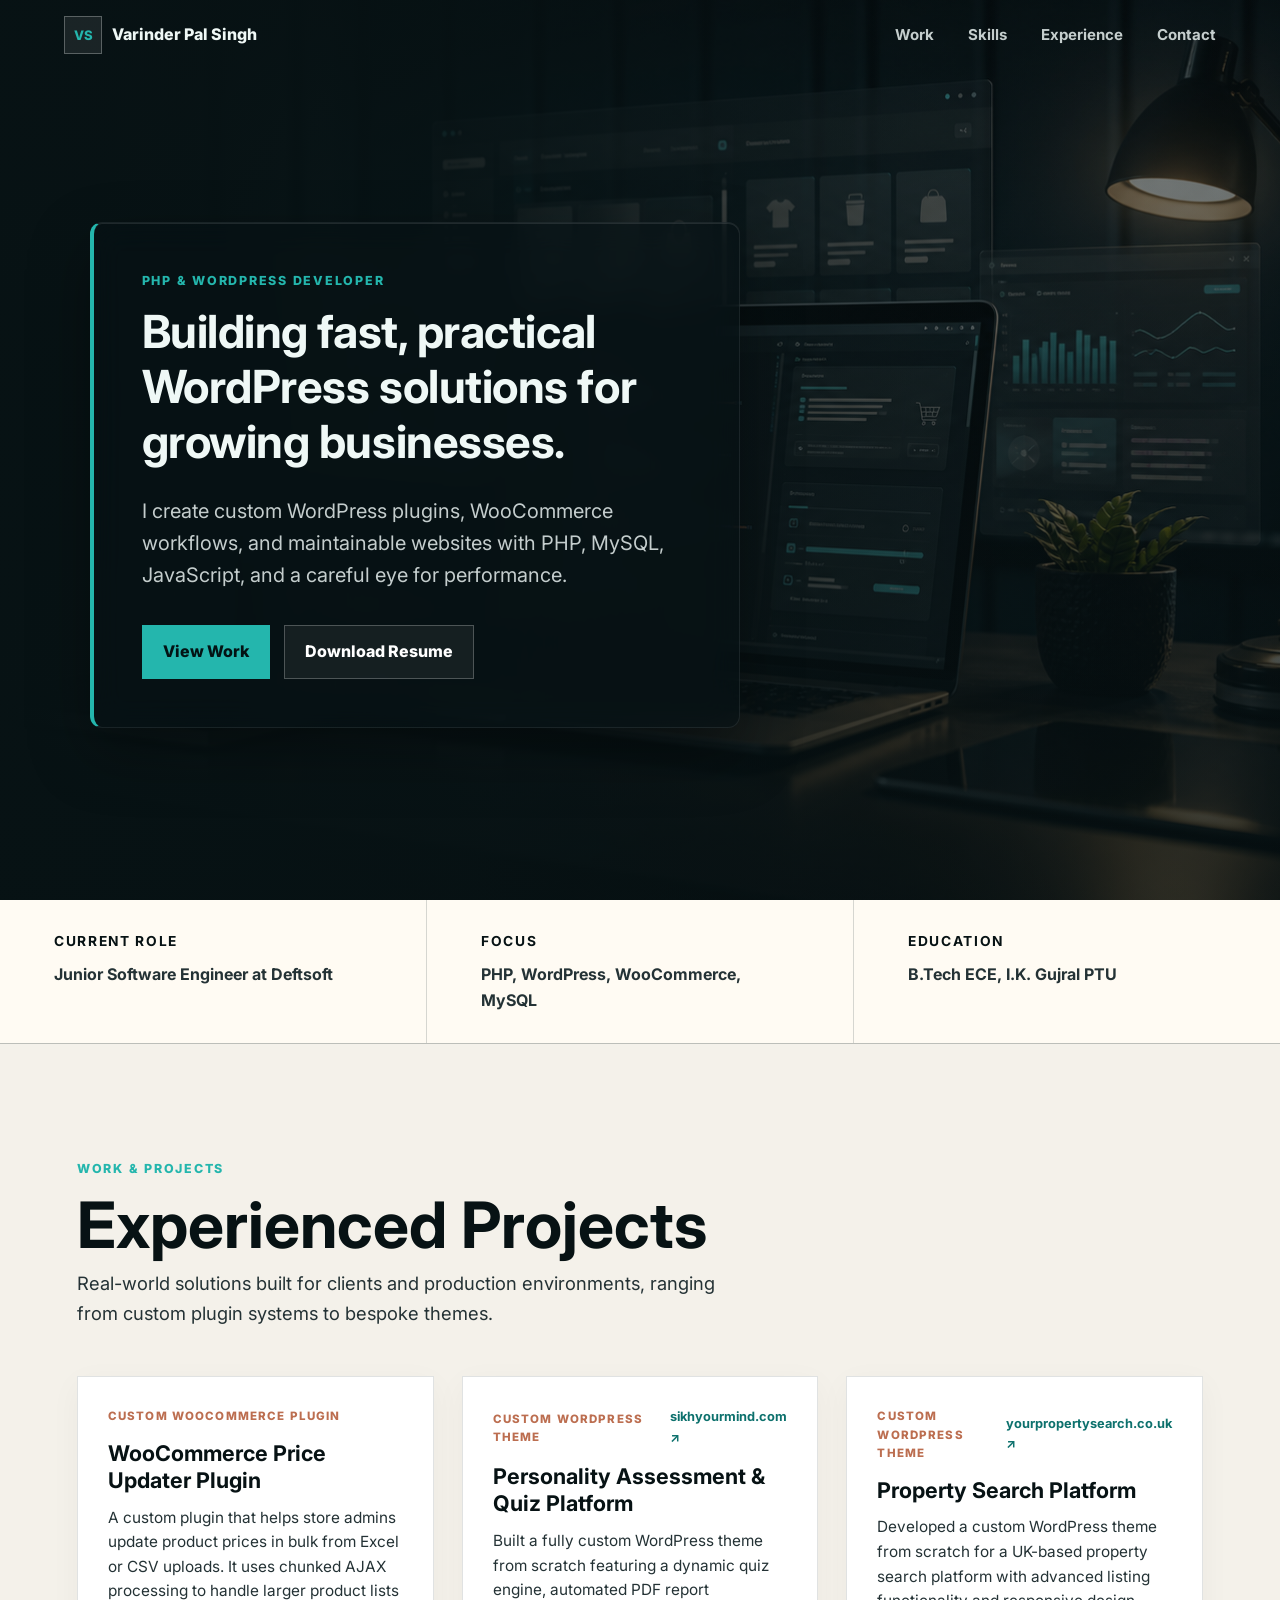
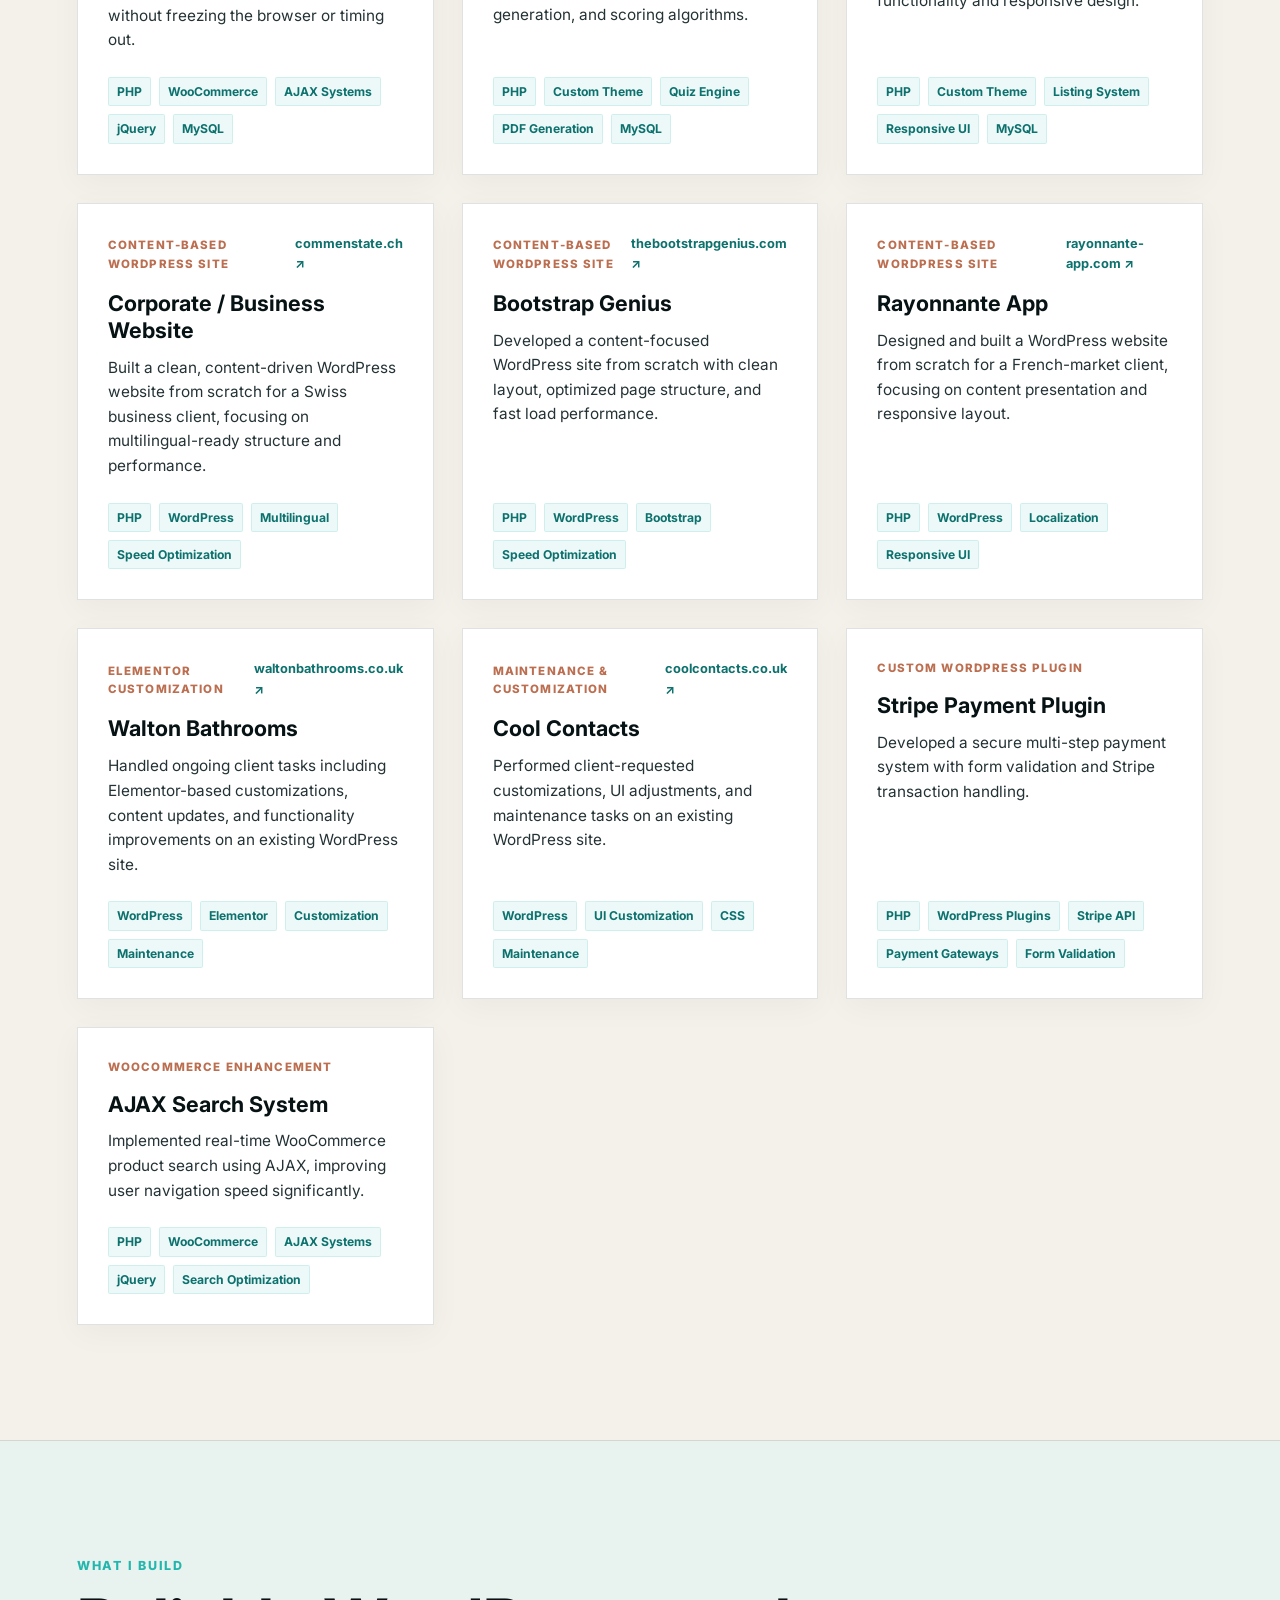
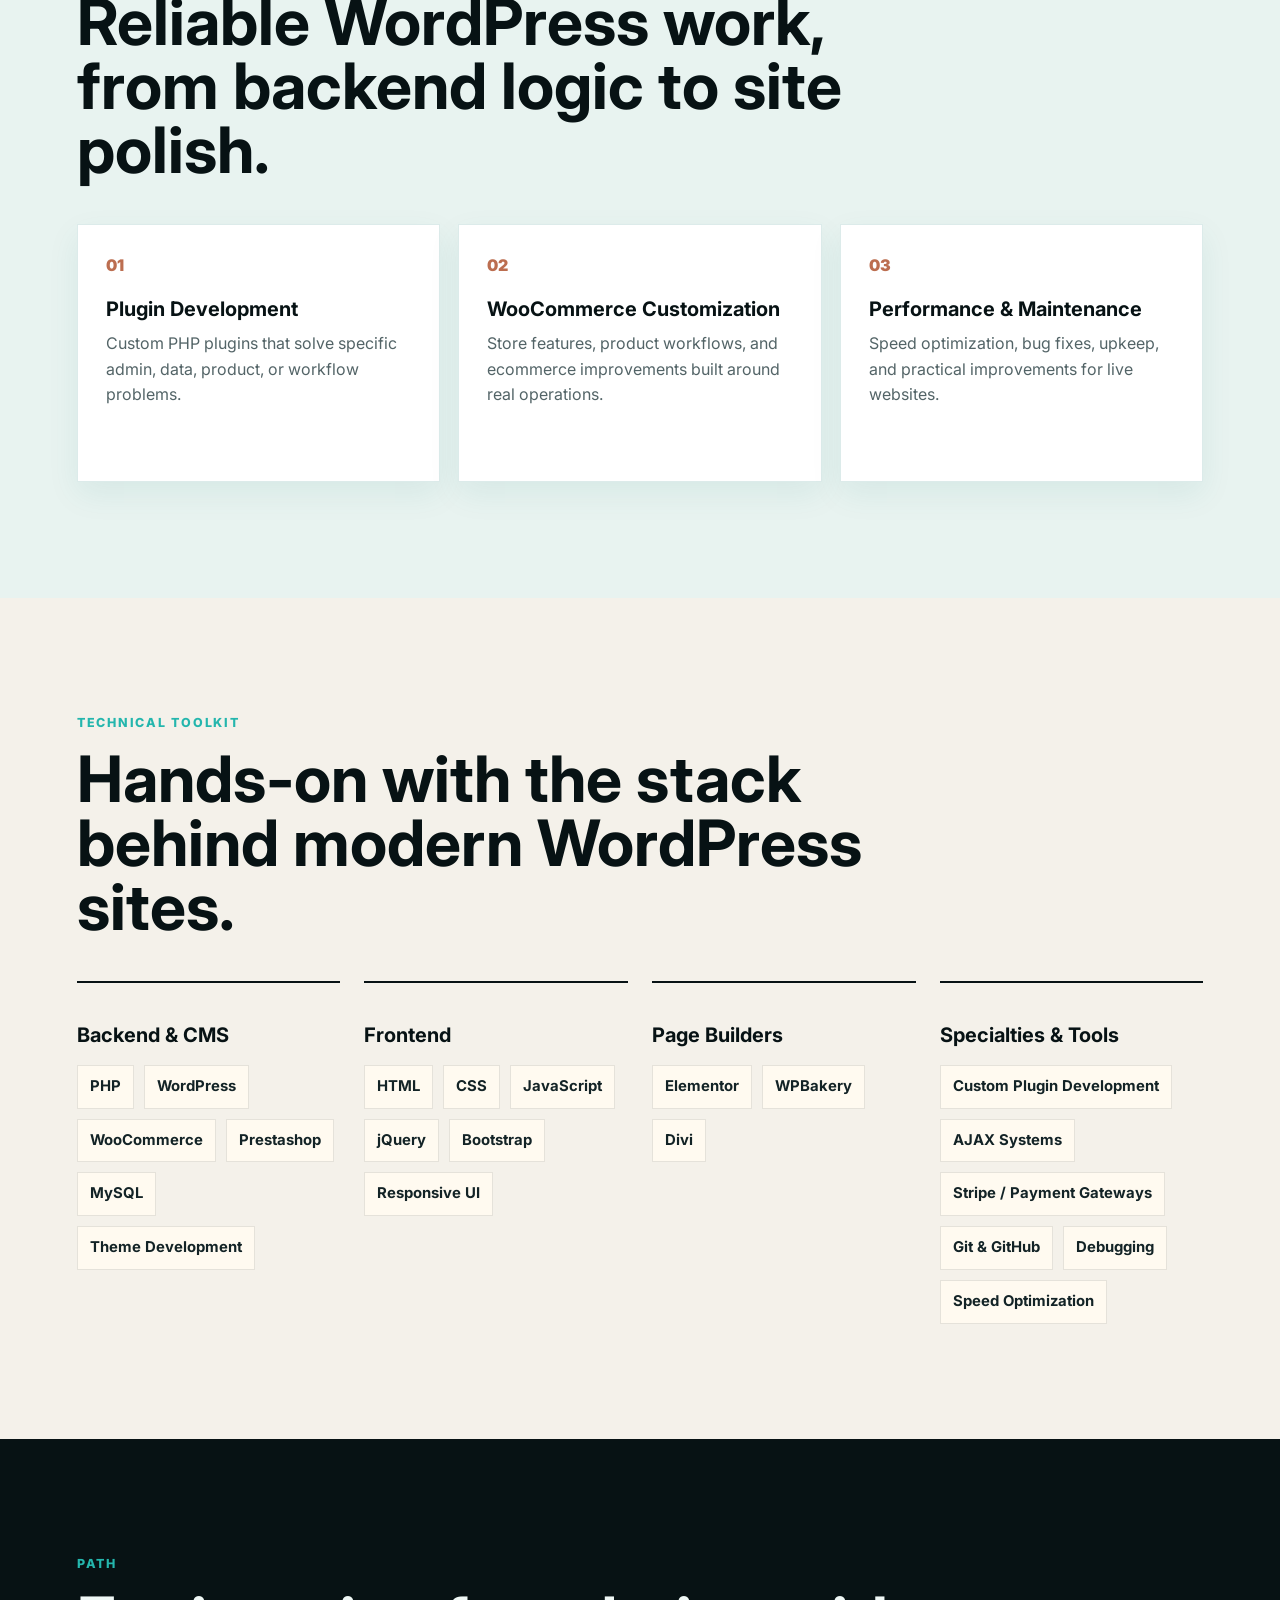
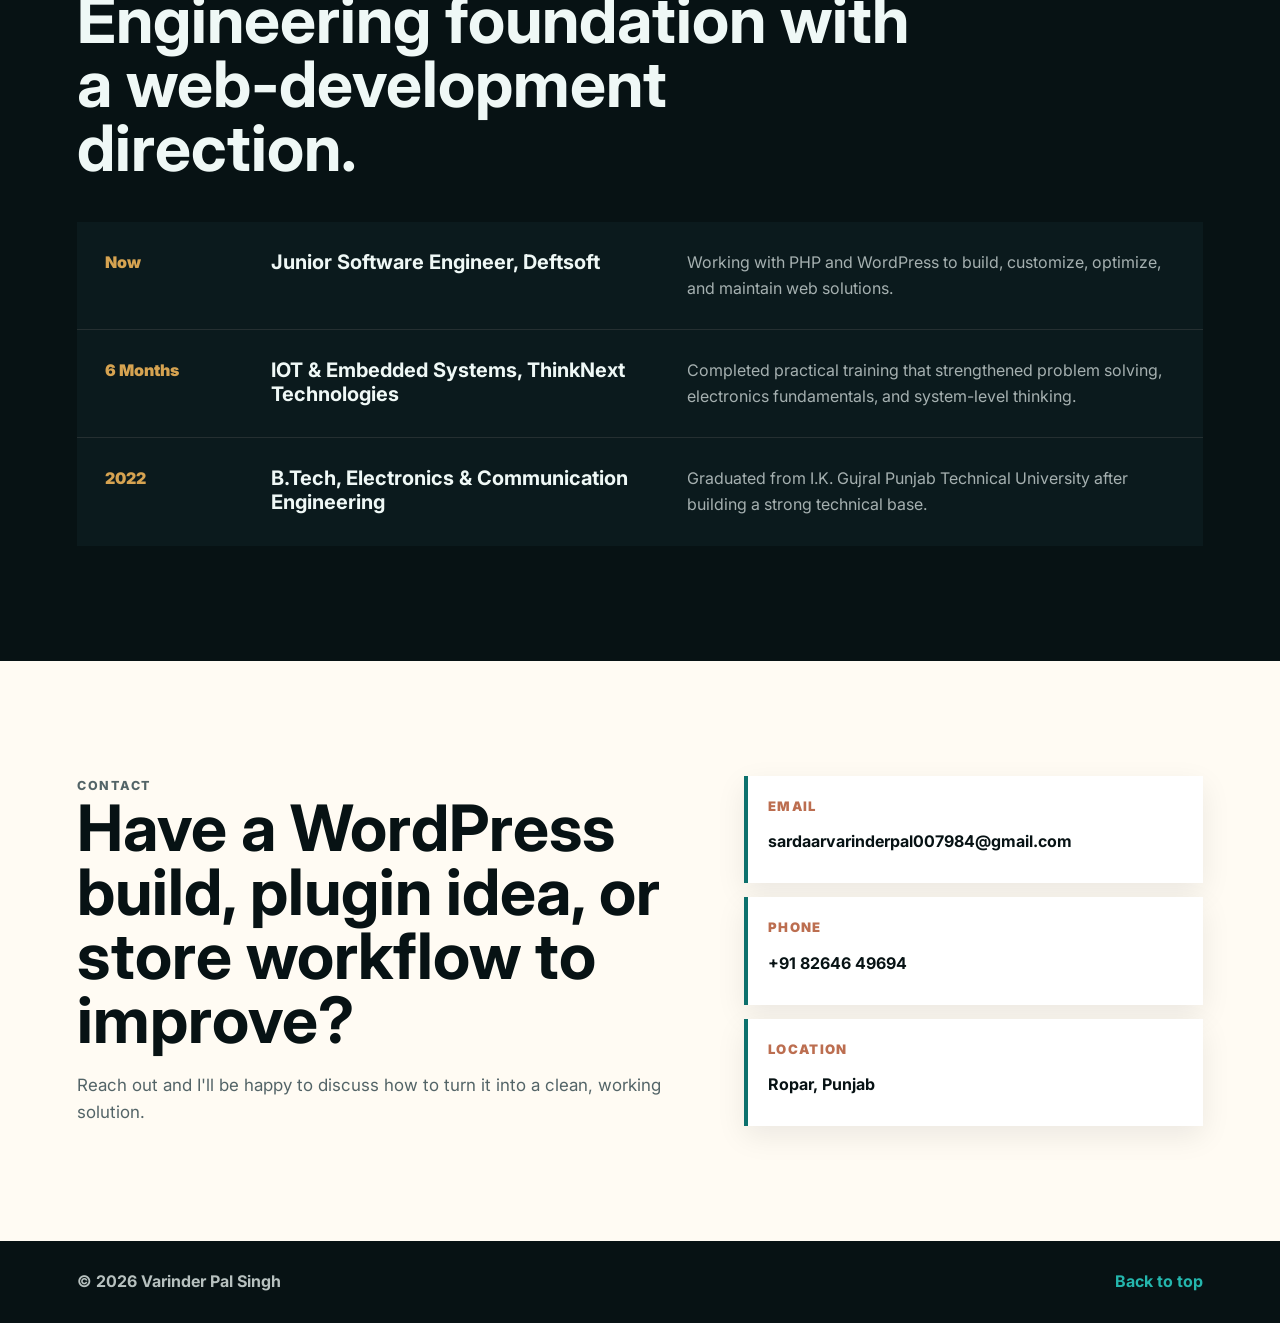
==== portfolio/index.html @ ea2ae77d "Go live" ====
<!DOCTYPE html>
<html lang="en">
<head>
  <meta charset="UTF-8">
  <meta name="viewport" content="width=device-width, initial-scale=1.0">
  <meta name="description" content="Portfolio of Varinder Pal Singh, a PHP and WordPress developer focused on custom plugins, WooCommerce, speed optimization, and maintainable websites.">
  <title>Varinder Pal Singh | PHP & WordPress Developer</title>
  <link rel="preconnect" href="https://fonts.googleapis.com">
  <link rel="preconnect" href="https://fonts.gstatic.com" crossorigin>
  <link href="https://fonts.googleapis.com/css2?family=Inter:wght@400;500;600;700;800&display=swap" rel="stylesheet">
  <link rel="stylesheet" href="styles.css">
</head>
<body>
  <header class="site-header" data-header>
    <a class="brand" href="#home" aria-label="Varinder Pal Singh home">
      <span class="brand-mark">VS</span>
      <span>Varinder Pal Singh</span>
    </a>
    <button class="menu-toggle" type="button" aria-label="Open navigation" aria-expanded="false" data-menu-toggle>
      <span></span>
      <span></span>
      <span></span>
    </button>
    <nav class="site-nav" data-nav>
      <a href="#work">Work</a>
      <a href="#skills">Skills</a>
      <a href="#experience">Experience</a>
      <a href="#contact">Contact</a>
    </nav>
  </header>

  <main>
    <section class="hero" id="home" aria-label="Introduction">
      <div class="hero-media" role="img" aria-label="Modern developer workspace with code and ecommerce dashboards"></div>
      <div class="hero-overlay"></div>
      <div class="hero-content">
        <p class="eyebrow">PHP & WordPress Developer</p>
        <h1>Building fast, practical WordPress solutions for growing businesses.</h1>
        <p class="hero-copy">I create custom WordPress plugins, WooCommerce workflows, and maintainable websites with PHP, MySQL, JavaScript, and a careful eye for performance.</p>
        <div class="hero-actions">
          <a class="button primary" href="#work">View Work</a>
          <a class="button secondary" href="assets/varinder-pal-singh-resume.pdf" download>Download Resume</a>
        </div>
      </div>
    </section>

    <section class="summary-band" aria-label="Professional highlights">
      <div class="summary-item">
        <strong>Current Role</strong>
        <span>Junior Software Engineer at Deftsoft</span>
      </div>
      <div class="summary-item">
        <strong>Focus</strong>
        <span>PHP, WordPress, WooCommerce, MySQL</span>
      </div>
      <div class="summary-item">
        <strong>Education</strong>
        <span>B.Tech ECE, I.K. Gujral PTU</span>
      </div>
    </section>

    <section class="section work-section" id="work">
      <div class="section-heading">
        <p class="eyebrow">Work & Projects</p>
        <h2>Experienced Projects</h2>
        <p class="section-subtitle">Real-world solutions built for clients and production environments, ranging from custom plugin systems to bespoke themes.</p>
      </div>

      <div class="projects-grid">
        <article class="project-card">
          <div class="project-meta">
            <span class="project-category">Custom WooCommerce Plugin</span>
          </div>
          <h3>WooCommerce Price Updater Plugin</h3>
          <p class="project-desc">A custom plugin that helps store admins update product prices in bulk from Excel or CSV uploads. It uses chunked AJAX processing to handle larger product lists without freezing the browser or timing out.</p>
          <div class="project-tags">
            <span>PHP</span>
            <span>WooCommerce</span>
            <span>AJAX Systems</span>
            <span>jQuery</span>
            <span>MySQL</span>
          </div>
        </article>

        <article class="project-card">
          <div class="project-meta">
            <span class="project-category">Custom WordPress Theme</span>
            <a href="https://sikhyourmind.com" target="_blank" rel="noopener noreferrer" class="project-link">sikhyourmind.com ↗</a>
          </div>
          <h3>Personality Assessment & Quiz Platform</h3>
          <p class="project-desc">Built a fully custom WordPress theme from scratch featuring a dynamic quiz engine, automated PDF report generation, and scoring algorithms.</p>
          <div class="project-tags">
            <span>PHP</span>
            <span>Custom Theme</span>
            <span>Quiz Engine</span>
            <span>PDF Generation</span>
            <span>MySQL</span>
          </div>
        </article>

        <article class="project-card">
          <div class="project-meta">
            <span class="project-category">Custom WordPress Theme</span>
            <a href="https://yourpropertysearch.co.uk" target="_blank" rel="noopener noreferrer" class="project-link">yourpropertysearch.co.uk ↗</a>
          </div>
          <h3>Property Search Platform</h3>
          <p class="project-desc">Developed a custom WordPress theme from scratch for a UK-based property search platform with advanced listing functionality and responsive design.</p>
          <div class="project-tags">
            <span>PHP</span>
            <span>Custom Theme</span>
            <span>Listing System</span>
            <span>Responsive UI</span>
            <span>MySQL</span>
          </div>
        </article>

        <article class="project-card">
          <div class="project-meta">
            <span class="project-category">Content-Based WordPress Site</span>
            <a href="https://commenstate.ch" target="_blank" rel="noopener noreferrer" class="project-link">commenstate.ch ↗</a>
          </div>
          <h3>Corporate / Business Website</h3>
          <p class="project-desc">Built a clean, content-driven WordPress website from scratch for a Swiss business client, focusing on multilingual-ready structure and performance.</p>
          <div class="project-tags">
            <span>PHP</span>
            <span>WordPress</span>
            <span>Multilingual</span>
            <span>Speed Optimization</span>
          </div>
        </article>

        <article class="project-card">
          <div class="project-meta">
            <span class="project-category">Content-Based WordPress Site</span>
            <a href="https://thebootstrapgenius.com" target="_blank" rel="noopener noreferrer" class="project-link">thebootstrapgenius.com ↗</a>
          </div>
          <h3>Bootstrap Genius</h3>
          <p class="project-desc">Developed a content-focused WordPress site from scratch with clean layout, optimized page structure, and fast load performance.</p>
          <div class="project-tags">
            <span>PHP</span>
            <span>WordPress</span>
            <span>Bootstrap</span>
            <span>Speed Optimization</span>
          </div>
        </article>

        <article class="project-card">
          <div class="project-meta">
            <span class="project-category">Content-Based WordPress Site</span>
            <a href="https://rayonnante-app.com" target="_blank" rel="noopener noreferrer" class="project-link">rayonnante-app.com ↗</a>
          </div>
          <h3>Rayonnante App</h3>
          <p class="project-desc">Designed and built a WordPress website from scratch for a French-market client, focusing on content presentation and responsive layout.</p>
          <div class="project-tags">
            <span>PHP</span>
            <span>WordPress</span>
            <span>Localization</span>
            <span>Responsive UI</span>
          </div>
        </article>

        <article class="project-card">
          <div class="project-meta">
            <span class="project-category">Elementor Customization</span>
            <a href="https://waltonbathrooms.co.uk" target="_blank" rel="noopener noreferrer" class="project-link">waltonbathrooms.co.uk ↗</a>
          </div>
          <h3>Walton Bathrooms</h3>
          <p class="project-desc">Handled ongoing client tasks including Elementor-based customizations, content updates, and functionality improvements on an existing WordPress site.</p>
          <div class="project-tags">
            <span>WordPress</span>
            <span>Elementor</span>
            <span>Customization</span>
            <span>Maintenance</span>
          </div>
        </article>

        <article class="project-card">
          <div class="project-meta">
            <span class="project-category">Maintenance & Customization</span>
            <a href="https://coolcontacts.co.uk" target="_blank" rel="noopener noreferrer" class="project-link">coolcontacts.co.uk ↗</a>
          </div>
          <h3>Cool Contacts</h3>
          <p class="project-desc">Performed client-requested customizations, UI adjustments, and maintenance tasks on an existing WordPress site.</p>
          <div class="project-tags">
            <span>WordPress</span>
            <span>UI Customization</span>
            <span>CSS</span>
            <span>Maintenance</span>
          </div>
        </article>

        <article class="project-card">
          <div class="project-meta">
            <span class="project-category">Custom WordPress Plugin</span>
          </div>
          <h3>Stripe Payment Plugin</h3>
          <p class="project-desc">Developed a secure multi-step payment system with form validation and Stripe transaction handling.</p>
          <div class="project-tags">
            <span>PHP</span>
            <span>WordPress Plugins</span>
            <span>Stripe API</span>
            <span>Payment Gateways</span>
            <span>Form Validation</span>
          </div>
        </article>

        <article class="project-card">
          <div class="project-meta">
            <span class="project-category">WooCommerce Enhancement</span>
          </div>
          <h3>AJAX Search System</h3>
          <p class="project-desc">Implemented real-time WooCommerce product search using AJAX, improving user navigation speed significantly.</p>
          <div class="project-tags">
            <span>PHP</span>
            <span>WooCommerce</span>
            <span>AJAX Systems</span>
            <span>jQuery</span>
            <span>Search Optimization</span>
          </div>
        </article>
      </div>
    </section>

    <section class="section services-section">
      <div class="section-heading">
        <p class="eyebrow">What I Build</p>
        <h2>Reliable WordPress work, from backend logic to site polish.</h2>
      </div>
      <div class="service-grid">
        <article class="service-card">
          <span class="service-number">01</span>
          <h3>Plugin Development</h3>
          <p>Custom PHP plugins that solve specific admin, data, product, or workflow problems.</p>
        </article>
        <article class="service-card">
          <span class="service-number">02</span>
          <h3>WooCommerce Customization</h3>
          <p>Store features, product workflows, and ecommerce improvements built around real operations.</p>
        </article>
        <article class="service-card">
          <span class="service-number">03</span>
          <h3>Performance & Maintenance</h3>
          <p>Speed optimization, bug fixes, upkeep, and practical improvements for live websites.</p>
        </article>
      </div>
    </section>

    <section class="section skills-section" id="skills">
      <div class="section-heading">
        <p class="eyebrow">Technical Toolkit</p>
        <h2>Hands-on with the stack behind modern WordPress sites.</h2>
      </div>
      <div class="skills-layout">
        <div class="skill-column">
          <h3>Backend & CMS</h3>
          <div class="skill-tags">
            <span>PHP</span>
            <span>WordPress</span>
            <span>WooCommerce</span>
            <span>Prestashop</span>
            <span>MySQL</span>
            <span>Theme Development</span>
          </div>
        </div>
        <div class="skill-column">
          <h3>Frontend</h3>
          <div class="skill-tags">
            <span>HTML</span>
            <span>CSS</span>
            <span>JavaScript</span>
            <span>jQuery</span>
            <span>Bootstrap</span>
            <span>Responsive UI</span>
          </div>
        </div>
        <div class="skill-column">
          <h3>Page Builders</h3>
          <div class="skill-tags">
            <span>Elementor</span>
            <span>WPBakery</span>
            <span>Divi</span>
          </div>
        </div>
        <div class="skill-column">
          <h3>Specialties & Tools</h3>
          <div class="skill-tags">
            <span>Custom Plugin Development</span>
            <span>AJAX Systems</span>
            <span>Stripe / Payment Gateways</span>
            <span>Git & GitHub</span>
            <span>Debugging</span>
            <span>Speed Optimization</span>
          </div>
        </div>
      </div>
    </section>

    <section class="section experience-section" id="experience">
      <div class="section-heading">
        <p class="eyebrow">Path</p>
        <h2>Engineering foundation with a web-development direction.</h2>
      </div>
      <div class="timeline">
        <article class="timeline-item">
          <span>Now</span>
          <h3>Junior Software Engineer, Deftsoft</h3>
          <p>Working with PHP and WordPress to build, customize, optimize, and maintain web solutions.</p>
        </article>
        <article class="timeline-item">
          <span>6 Months</span>
          <h3>IOT & Embedded Systems, ThinkNext Technologies</h3>
          <p>Completed practical training that strengthened problem solving, electronics fundamentals, and system-level thinking.</p>
        </article>
        <article class="timeline-item">
          <span>2022</span>
          <h3>B.Tech, Electronics & Communication Engineering</h3>
          <p>Graduated from I.K. Gujral Punjab Technical University after building a strong technical base.</p>
        </article>
      </div>
    </section>

    <section class="contact-section" id="contact">
      <div class="contact-content">
        <p class="eyebrow">Contact</p>
        <h2>Have a WordPress build, plugin idea, or store workflow to improve?</h2>
        <p>Reach out and I'll be happy to discuss how to turn it into a clean, working solution.</p>
      </div>
      <div class="contact-actions" aria-label="Contact options">
        <a class="contact-link" href="mailto:sardaarvarinderpal007984@gmail.com">
          <span>Email</span>
          <strong>sardaarvarinderpal007984@gmail.com</strong>
        </a>
        <a class="contact-link" href="tel:+918264649694">
          <span>Phone</span>
          <strong>+91 82646 49694</strong>
        </a>
        <div class="contact-link">
          <span>Location</span>
          <strong>Ropar, Punjab</strong>
        </div>
      </div>
    </section>
  </main>

  <footer class="site-footer">
    <span>&copy; <span data-year></span> Varinder Pal Singh</span>
    <a href="#home">Back to top</a>
  </footer>

  <script src="script.js"></script>
</body>
</html>
---- portfolio/styles.css ----
:root {
  --ink: #071214;
  --ink-soft: #132326;
  --text: #eff8f6;
  --muted: #a8bbb7;
  --paper: #f4f1ea;
  --paper-strong: #ffffff;
  --body: #243235;
  --teal: #24b6ad;
  --teal-dark: #0d716d;
  --amber: #d6a351;
  --clay: #bc6e50;
  --line: rgba(7, 18, 20, 0.12);
  --shadow: 0 24px 60px rgba(7, 18, 20, 0.22);
}

* {
  box-sizing: border-box;
}

html {
  scroll-behavior: smooth;
}

body {
  margin: 0;
  color: var(--body);
  background: var(--paper);
  font-family: Inter, system-ui, -apple-system, BlinkMacSystemFont, "Segoe UI", sans-serif;
  line-height: 1.6;
}

a {
  color: inherit;
  text-decoration: none;
}

.site-header {
  position: fixed;
  z-index: 20;
  top: -1px; /* Extends 1px above top edge to prevent sub-pixel white gaps on scroll */
  left: 0;
  right: 0;
  display: flex;
  align-items: center;
  justify-content: space-between;
  min-height: 72px;
  padding: 17px clamp(20px, 5vw, 72px) 16px; /* Offset padding-top by 1px to balance top: -1px */
  color: var(--text);
  background: rgba(7, 18, 20, 0); /* Explicit transparent base for background transition */
  border-bottom: 1px solid transparent; /* Pre-defined transparent border to prevent layout-popping glitches */
  backdrop-filter: blur(0px); /* Pre-defined filter base for smooth blurring transition */
  -webkit-backdrop-filter: blur(0px);
  box-shadow: 0 10px 30px rgba(3, 11, 12, 0); /* Pre-defined transparent shadow base */
  transition: background 180ms ease, border-color 180ms ease, backdrop-filter 180ms ease, box-shadow 180ms ease;
  transform: translate3d(0, 0, 0); /* Forces GPU compositing layer to eliminate scrolling glitches */
  backface-visibility: hidden;
  will-change: transform, background, backdrop-filter, border-color, box-shadow;
}

.site-header.is-scrolled,
.site-header.is-open {
  background: rgba(7, 18, 20, 0.88);
  border-bottom-color: rgba(36, 182, 173, 0.15); /* Smoothly transitions color instead of adding new border */
  backdrop-filter: blur(18px);
  -webkit-backdrop-filter: blur(18px);
  box-shadow: 0 10px 30px rgba(3, 11, 12, 0.3); /* Adds a subtle dark shadow for depth and separation */
}

.brand {
  display: inline-flex;
  align-items: center;
  gap: 10px;
  font-weight: 800;
}

.brand-mark {
  display: grid;
  place-items: center;
  width: 38px;
  height: 38px;
  border: 1px solid rgba(255, 255, 255, 0.28);
  background: rgba(255, 255, 255, 0.08);
  color: var(--teal);
  font-size: 0.82rem;
  letter-spacing: 0;
}

.site-nav {
  display: flex;
  align-items: center;
  gap: clamp(18px, 3vw, 34px);
  font-size: 0.94rem;
  font-weight: 700;
}

.site-nav a {
  color: rgba(239, 248, 246, 0.82);
}

.site-nav a:hover,
.site-nav a:focus-visible {
  color: var(--paper-strong);
}

.menu-toggle {
  display: none;
  width: 42px;
  height: 42px;
  border: 1px solid rgba(255, 255, 255, 0.22);
  background: rgba(255, 255, 255, 0.08);
  padding: 10px;
}

.menu-toggle span {
  display: block;
  height: 2px;
  margin: 5px 0;
  background: var(--paper-strong);
}

.hero {
  position: relative;
  min-height: 100vh;
  display: grid;
  align-items: center;
  overflow: hidden;
  color: var(--text);
  background: var(--ink); /* Fallback dark background to prevent light body color from bleeding on scroll */
  isolation: isolate;
  padding-top: 100px;
  padding-bottom: 50px;
}

.hero-media,
.hero-overlay {
  position: absolute;
  inset: 0;
}

.hero-media {
  z-index: -2;
  background-image: url("assets/hero-workspace.png");
  background-size: cover;
  background-position: center right;
  transform: scale(1.02);
}

.hero-overlay {
  z-index: -1;
  background:
    linear-gradient(90deg, rgba(7, 18, 20, 0.96) 0%, rgba(7, 18, 20, 0.82) 36%, rgba(7, 18, 20, 0.26) 72%),
    linear-gradient(180deg, rgba(7, 18, 20, 0.28) 0%, rgba(7, 18, 20, 0.7) 100%);
}

.hero-content {
  width: min(650px, calc(100% - 40px));
  margin-left: clamp(20px, 7vw, 96px);
  padding: clamp(30px, 5vw, 48px);
  background: rgba(7, 18, 20, 0.55);
  border: 1px solid rgba(255, 255, 255, 0.08);
  border-left: 4px solid var(--teal);
  border-radius: 12px;
  backdrop-filter: blur(16px);
  -webkit-backdrop-filter: blur(16px);
  box-shadow: 
    0 24px 60px rgba(0, 0, 0, 0.35),
    inset 0 1px 0 rgba(255, 255, 255, 0.1);
}

.eyebrow {
  margin: 0 0 14px;
  color: var(--teal);
  font-size: 0.78rem;
  font-weight: 800;
  letter-spacing: 0.14em;
  text-transform: uppercase;
}

h1,
h2,
h3,
p {
  overflow-wrap: anywhere;
}

h1 {
  margin: 0;
  font-size: clamp(1.85rem, 4.2vw, 2.85rem);
  line-height: 1.2;
  letter-spacing: -0.010em;
}

.hero-copy {
  max-width: 610px;
  margin: 26px 0 0;
  color: rgba(239, 248, 246, 0.82);
  font-size: clamp(1.02rem, 2vw, 1.25rem);
}

.hero-actions {
  display: flex;
  flex-wrap: wrap;
  gap: 14px;
  margin-top: 34px;
}

.button {
  display: inline-flex;
  align-items: center;
  justify-content: center;
  min-height: 48px;
  padding: 13px 20px;
  border: 1px solid transparent;
  font-weight: 800;
}

.button.primary {
  background: var(--teal);
  color: #031314;
}

.button.primary:hover,
.button.primary:focus-visible {
  background: #5bd4cb;
}

.button.secondary {
  border-color: rgba(255, 255, 255, 0.24);
  color: var(--paper-strong);
  background: rgba(255, 255, 255, 0.06);
}

.button.secondary:hover,
.button.secondary:focus-visible {
  border-color: var(--paper-strong);
}

.summary-band {
  display: grid;
  grid-template-columns: repeat(3, 1fr);
  gap: 1px;
  background: var(--line);
  border-bottom: 1px solid var(--line);
}

.summary-item {
  min-height: 128px;
  padding: 30px clamp(22px, 5vw, 54px);
  background: #fffbf3;
}

.summary-item strong,
.summary-item span {
  display: block;
}

.summary-item strong {
  color: var(--ink);
  font-size: 0.86rem;
  text-transform: uppercase;
  letter-spacing: 0.12em;
}

.summary-item span {
  margin-top: 10px;
  color: var(--body);
  font-weight: 700;
}

.section {
  padding: clamp(74px, 9vw, 128px) clamp(20px, 6vw, 86px);
}

.section-heading {
  max-width: 850px;
  margin-bottom: 42px;
}

.section-heading h2,
.contact-content h2 {
  margin: 0;
  color: var(--ink);
  font-size: clamp(2rem, 5vw, 4.2rem);
  line-height: 1;
  letter-spacing: 0;
}

/* Projects Section */
.work-section {
  background: var(--paper);
  border-bottom: 1px solid var(--line);
}

.section-subtitle {
  margin-top: 12px;
  color: var(--body);
  font-size: 1.15rem;
  max-width: 680px;
}

.projects-grid {
  display: grid;
  grid-template-columns: repeat(auto-fill, minmax(280px, 1fr));
  gap: 28px;
  margin-top: 48px;
}

.project-card {
  display: flex;
  flex-direction: column;
  background: var(--paper-strong);
  padding: 30px;
  border: 1px solid var(--line);
  box-shadow: 0 8px 30px rgba(7, 18, 20, 0.04);
  transition: transform 200ms ease, border-color 200ms ease, box-shadow 200ms ease;
  min-height: 280px;
}

.project-card:hover {
  transform: translateY(-4px);
  border-color: var(--teal);
  box-shadow: 0 16px 40px rgba(7, 18, 20, 0.09);
}

.project-meta {
  display: flex;
  justify-content: space-between;
  align-items: center;
  gap: 12px;
  margin-bottom: 14px;
}

.project-category {
  color: var(--clay);
  font-weight: 800;
  text-transform: uppercase;
  letter-spacing: 0.1em;
  font-size: 0.72rem;
}

.project-link {
  font-size: 0.8rem;
  font-weight: 700;
  color: var(--teal-dark);
  border-bottom: 1px solid transparent;
  transition: color 150ms ease, border-color 150ms ease;
}

.project-link:hover {
  color: var(--teal);
  border-color: var(--teal);
}

.project-card h3 {
  margin: 0 0 12px;
  color: var(--ink);
  font-size: 1.35rem;
  line-height: 1.25;
}

.project-desc {
  margin: 0 0 24px;
  color: var(--body);
  font-size: 0.96rem;
  line-height: 1.6;
  flex-grow: 1;
}

.project-tags {
  display: flex;
  flex-wrap: wrap;
  gap: 8px;
  margin-top: auto;
}

.project-tags span {
  padding: 4px 8px;
  background: rgba(36, 182, 173, 0.08);
  border: 1px solid rgba(36, 182, 173, 0.15);
  color: var(--teal-dark);
  font-size: 0.76rem;
  font-weight: 700;
  border-radius: 2px;
}

.services-section {
  background: #e8f3f0;
}

.service-grid {
  display: grid;
  grid-template-columns: repeat(3, minmax(0, 1fr));
  gap: 18px;
}

.service-card {
  min-height: 258px;
  padding: 28px;
  background: var(--paper-strong);
  border: 1px solid rgba(13, 113, 109, 0.14);
  box-shadow: 0 12px 30px rgba(13, 113, 109, 0.08);
}

.service-number {
  color: var(--clay);
  font-weight: 900;
}

.service-card h3,
.skill-column h3,
.timeline-item h3 {
  margin: 18px 0 10px;
  color: var(--ink);
  font-size: 1.25rem;
  line-height: 1.2;
}

.service-card p,
.timeline-item p,
.contact-content p {
  margin: 0;
  color: #536467;
}

.skills-section {
  background: var(--paper);
}

.skills-layout {
  display: grid;
  grid-template-columns: repeat(4, minmax(0, 1fr));
  gap: 24px;
}

.skill-column {
  padding-top: 22px;
  border-top: 2px solid var(--ink);
}

.skill-tags {
  display: flex;
  flex-wrap: wrap;
  gap: 10px;
  margin-top: 18px;
}

.skill-tags span {
  padding: 9px 12px;
  background: #fffaf0;
  border: 1px solid rgba(7, 18, 20, 0.1);
  color: var(--ink-soft);
  font-size: 0.93rem;
  font-weight: 700;
}

.experience-section {
  background: var(--ink);
}

.experience-section .section-heading h2 {
  color: var(--text);
}

.timeline {
  display: grid;
  gap: 1px;
  background: rgba(255, 255, 255, 0.12);
}

.timeline-item {
  display: grid;
  grid-template-columns: 140px minmax(0, 0.8fr) minmax(0, 1fr);
  gap: 26px;
  align-items: start;
  padding: 28px;
  background: #0b1a1d;
}

.timeline-item span {
  color: var(--amber);
  font-weight: 900;
}

.timeline-item h3 {
  margin: 0;
  color: var(--text);
}

.timeline-item p {
  color: rgba(239, 248, 246, 0.68);
}

.contact-section {
  display: grid;
  grid-template-columns: minmax(0, 0.9fr) minmax(320px, 0.7fr);
  gap: clamp(34px, 6vw, 90px);
  padding: clamp(74px, 9vw, 126px) clamp(20px, 6vw, 86px);
  background: #fffbf3;
}

.contact-content p:last-child {
  max-width: 640px;
  margin-top: 20px;
  font-size: 1.06rem;
}

.contact-actions {
  display: grid;
  gap: 14px;
}

.contact-link {
  display: grid;
  gap: 4px;
  padding: 20px;
  border-left: 4px solid var(--teal-dark);
  background: var(--paper-strong);
  box-shadow: 0 10px 28px rgba(7, 18, 20, 0.08);
}

.contact-link span {
  color: var(--clay);
  font-size: 0.82rem;
  font-weight: 900;
  text-transform: uppercase;
  letter-spacing: 0.1em;
}

.contact-link strong {
  color: var(--ink);
  font-size: 1rem;
  overflow-wrap: anywhere;
}

.site-footer {
  display: flex;
  justify-content: space-between;
  gap: 20px;
  padding: 28px clamp(20px, 6vw, 86px);
  background: var(--ink);
  color: rgba(239, 248, 246, 0.76);
  font-weight: 700;
}

.site-footer a {
  color: var(--teal);
}

@media (max-width: 920px) {
  .summary-band,
  .projects-grid,
  .service-grid,
  .skills-layout,
  .contact-section {
    grid-template-columns: 1fr;
  }

  .timeline-item {
    grid-template-columns: 1fr;
    gap: 10px;
  }

  .site-nav {
    position: absolute;
    top: 72px;
    left: 0;
    right: 0;
    display: none;
    padding: 16px 20px 24px;
    background: rgba(7, 18, 20, 0.94);
    border-bottom: 1px solid rgba(36, 182, 173, 0.15);
  }

  .site-nav.is-open {
    display: grid;
  }

  .menu-toggle {
    display: block;
  }
}

@media (max-width: 640px) {
  .site-header {
    min-height: 66px;
    padding: 15px 18px 14px;
  }

  .brand span:last-child {
    max-width: 150px;
    line-height: 1.1;
  }

  .hero {
    min-height: 88vh;
  }

  .hero-media {
    background-position: 58% center;
  }

  .hero-overlay {
    background:
      linear-gradient(90deg, rgba(7, 18, 20, 0.96) 0%, rgba(7, 18, 20, 0.78) 58%, rgba(7, 18, 20, 0.46) 100%),
      linear-gradient(180deg, rgba(7, 18, 20, 0.1) 0%, rgba(7, 18, 20, 0.76) 100%);
  }

  .hero-content {
    width: calc(100% - 32px);
    margin-left: 16px;
    padding: 30px 22px;
  }

  .button {
    width: 100%;
  }

  .summary-item,
  .project-feature,
  .service-card,
  .timeline-item,
  .contact-link {
    padding: 22px;
  }

  .site-footer {
    display: grid;
  }
}
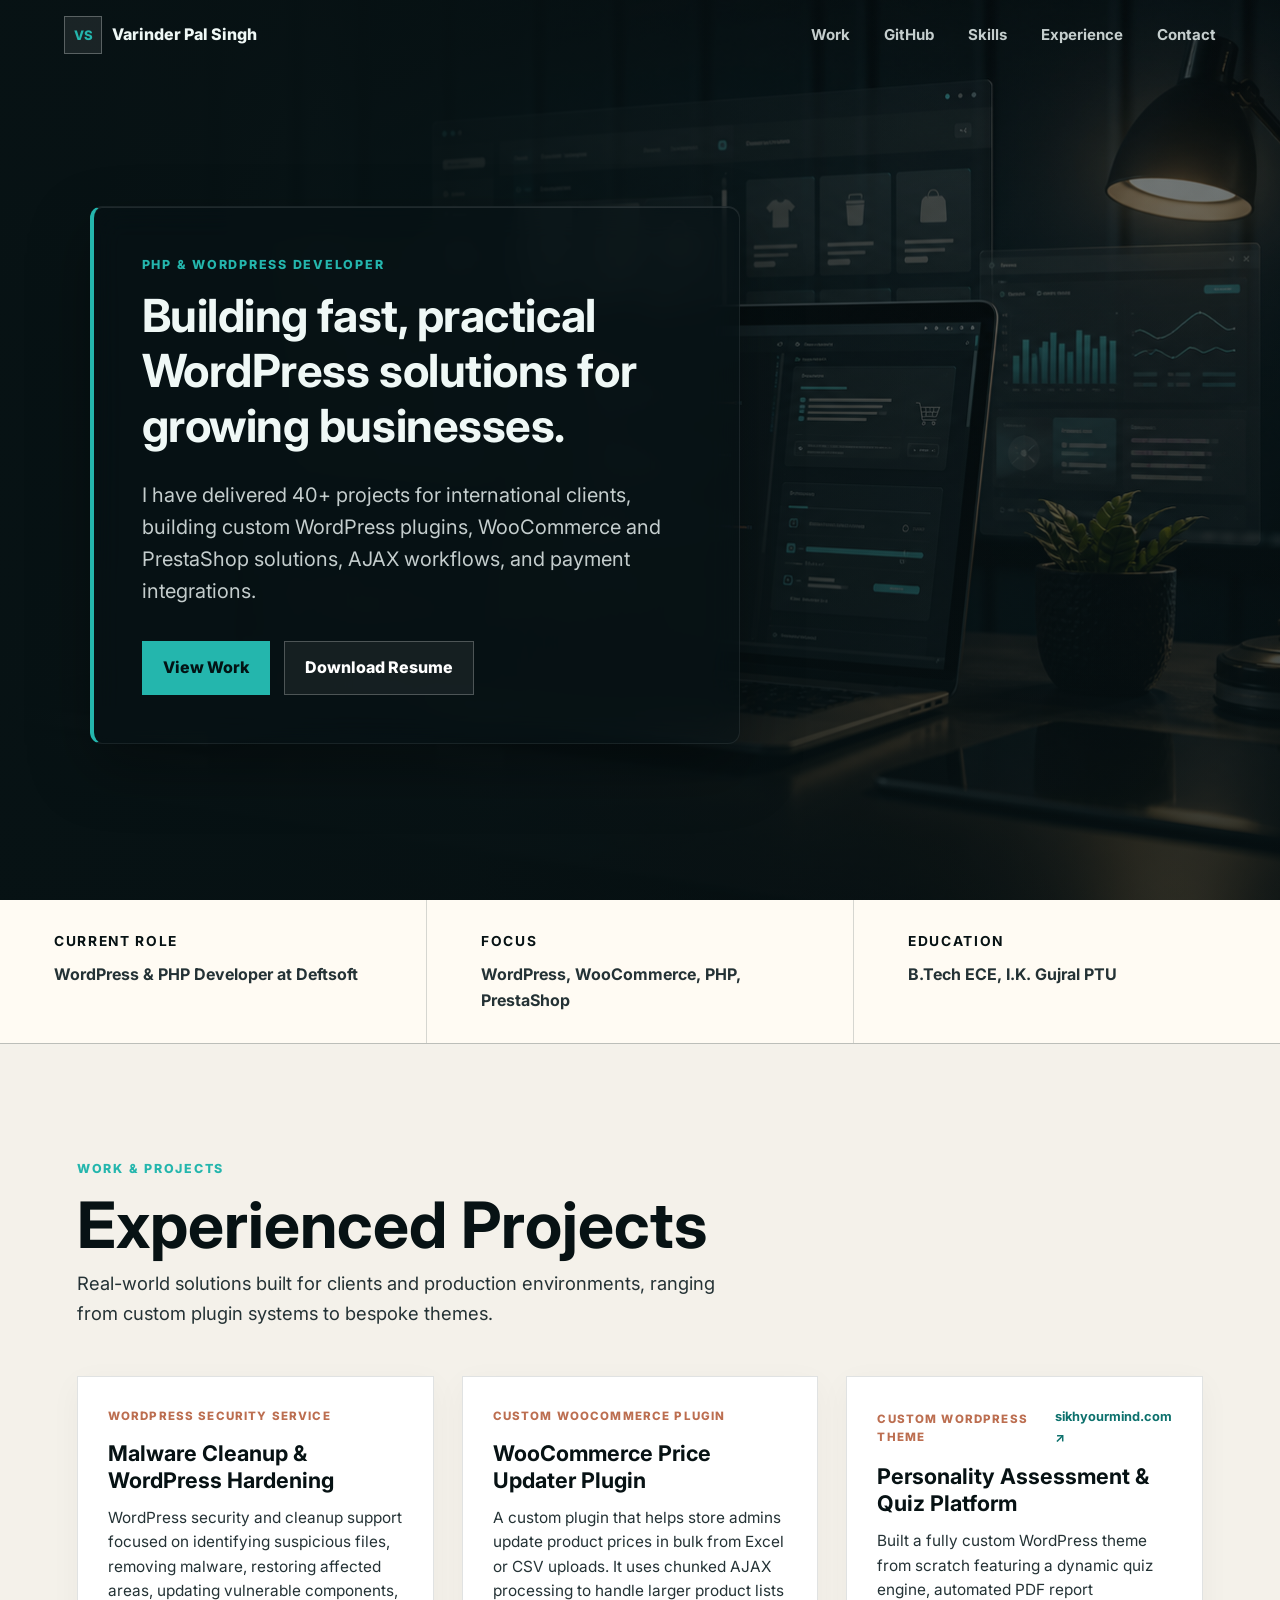
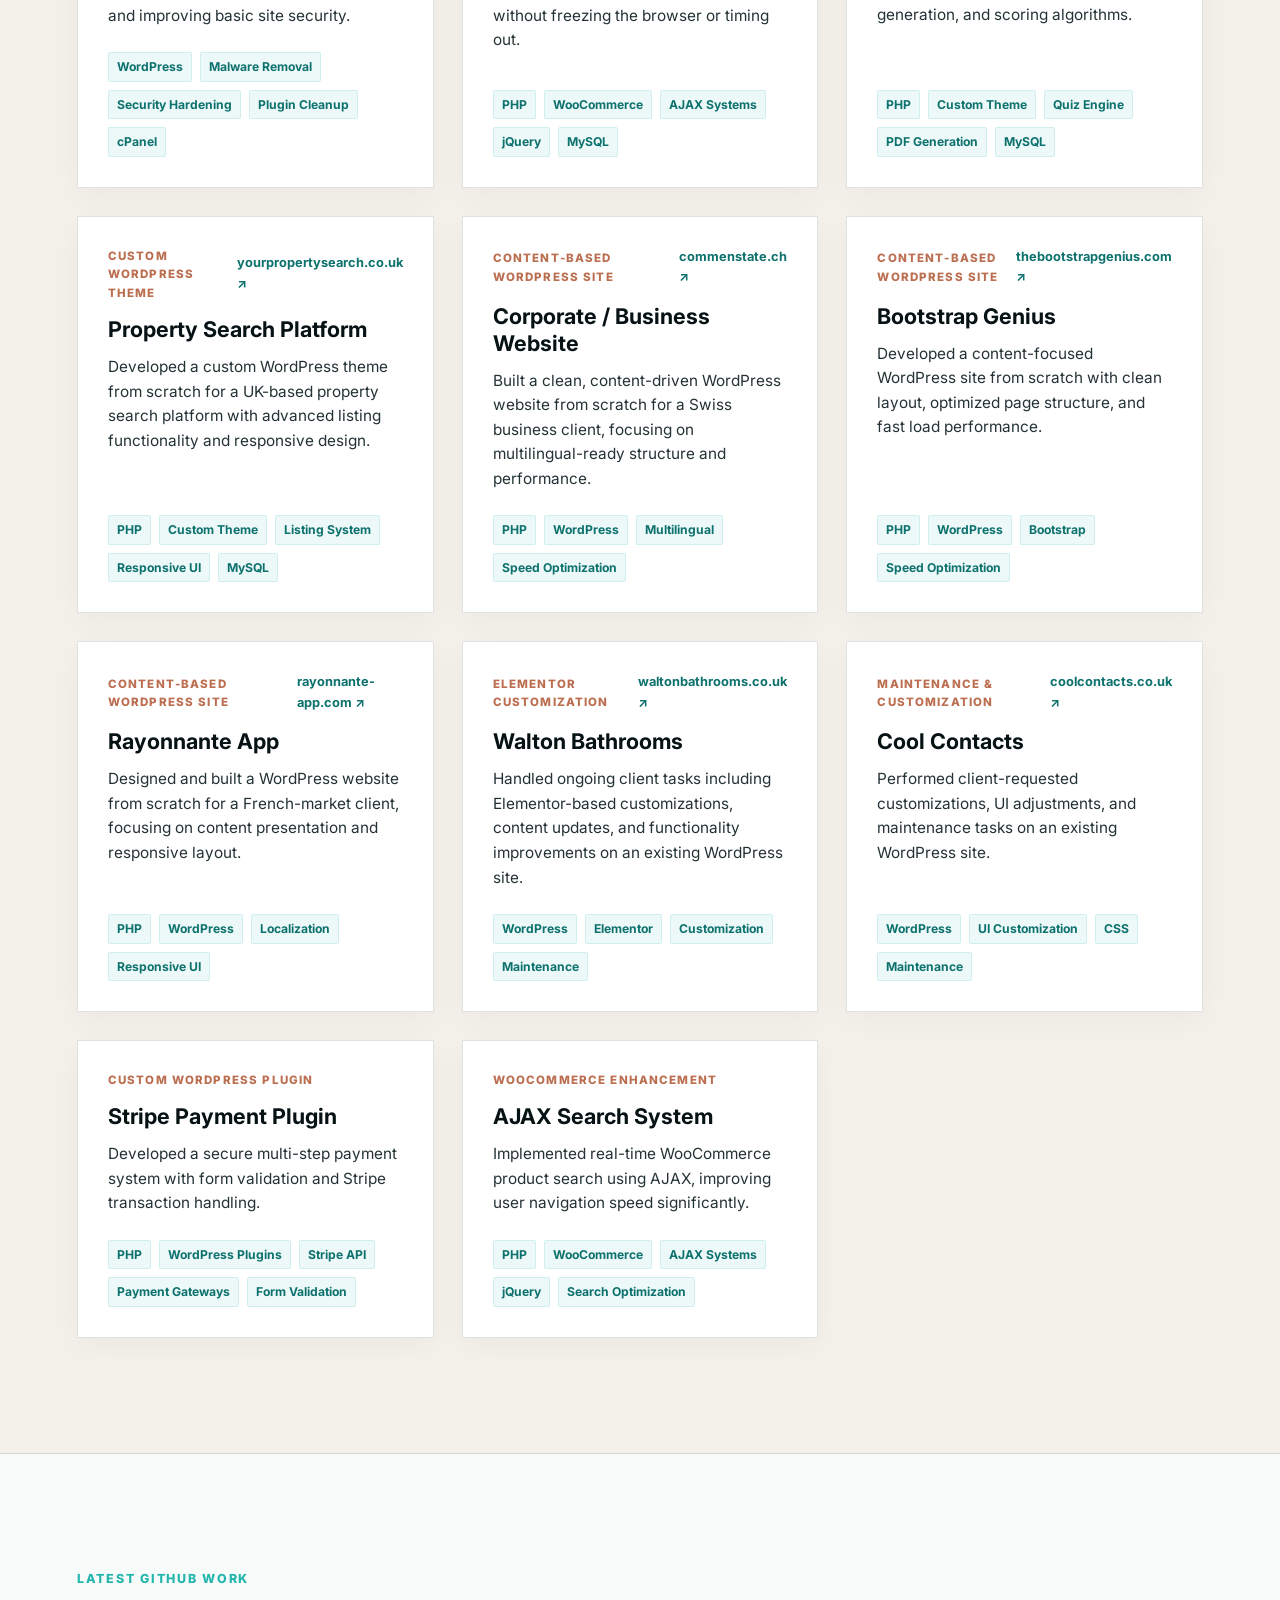
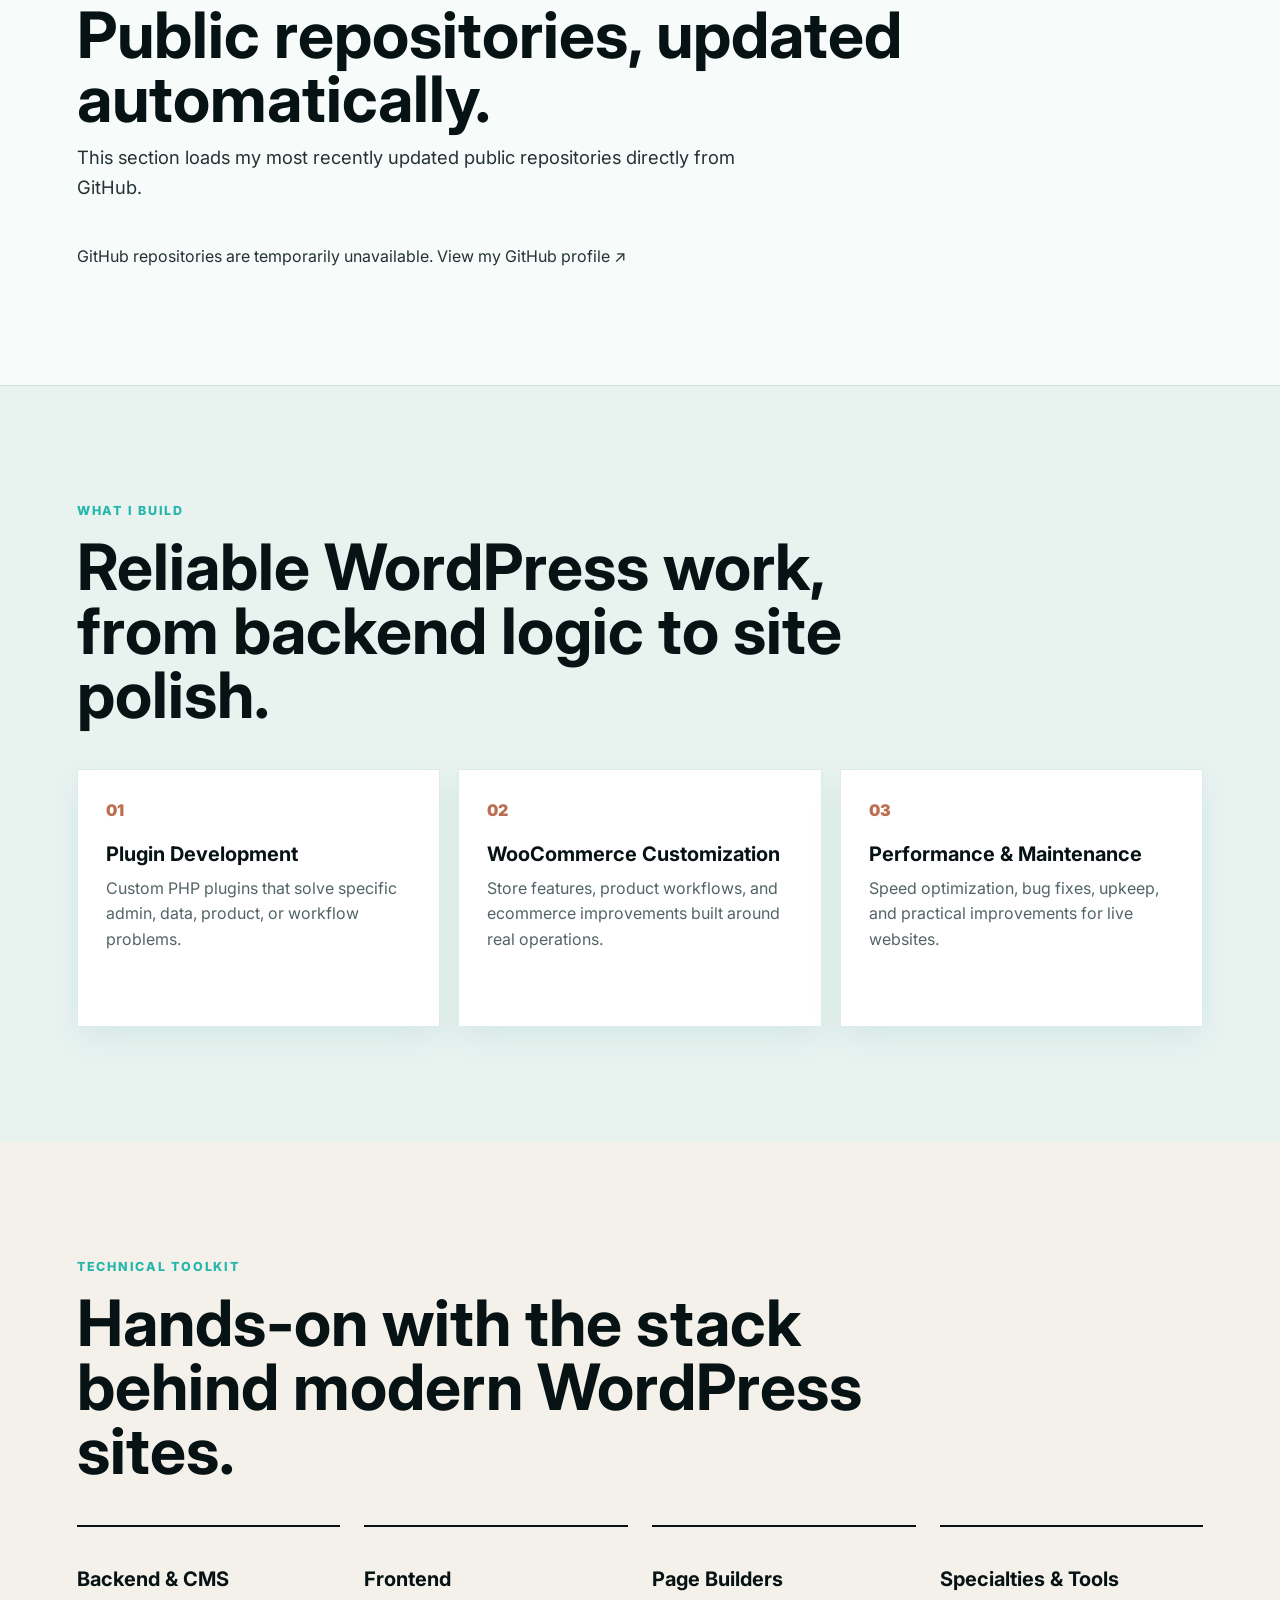
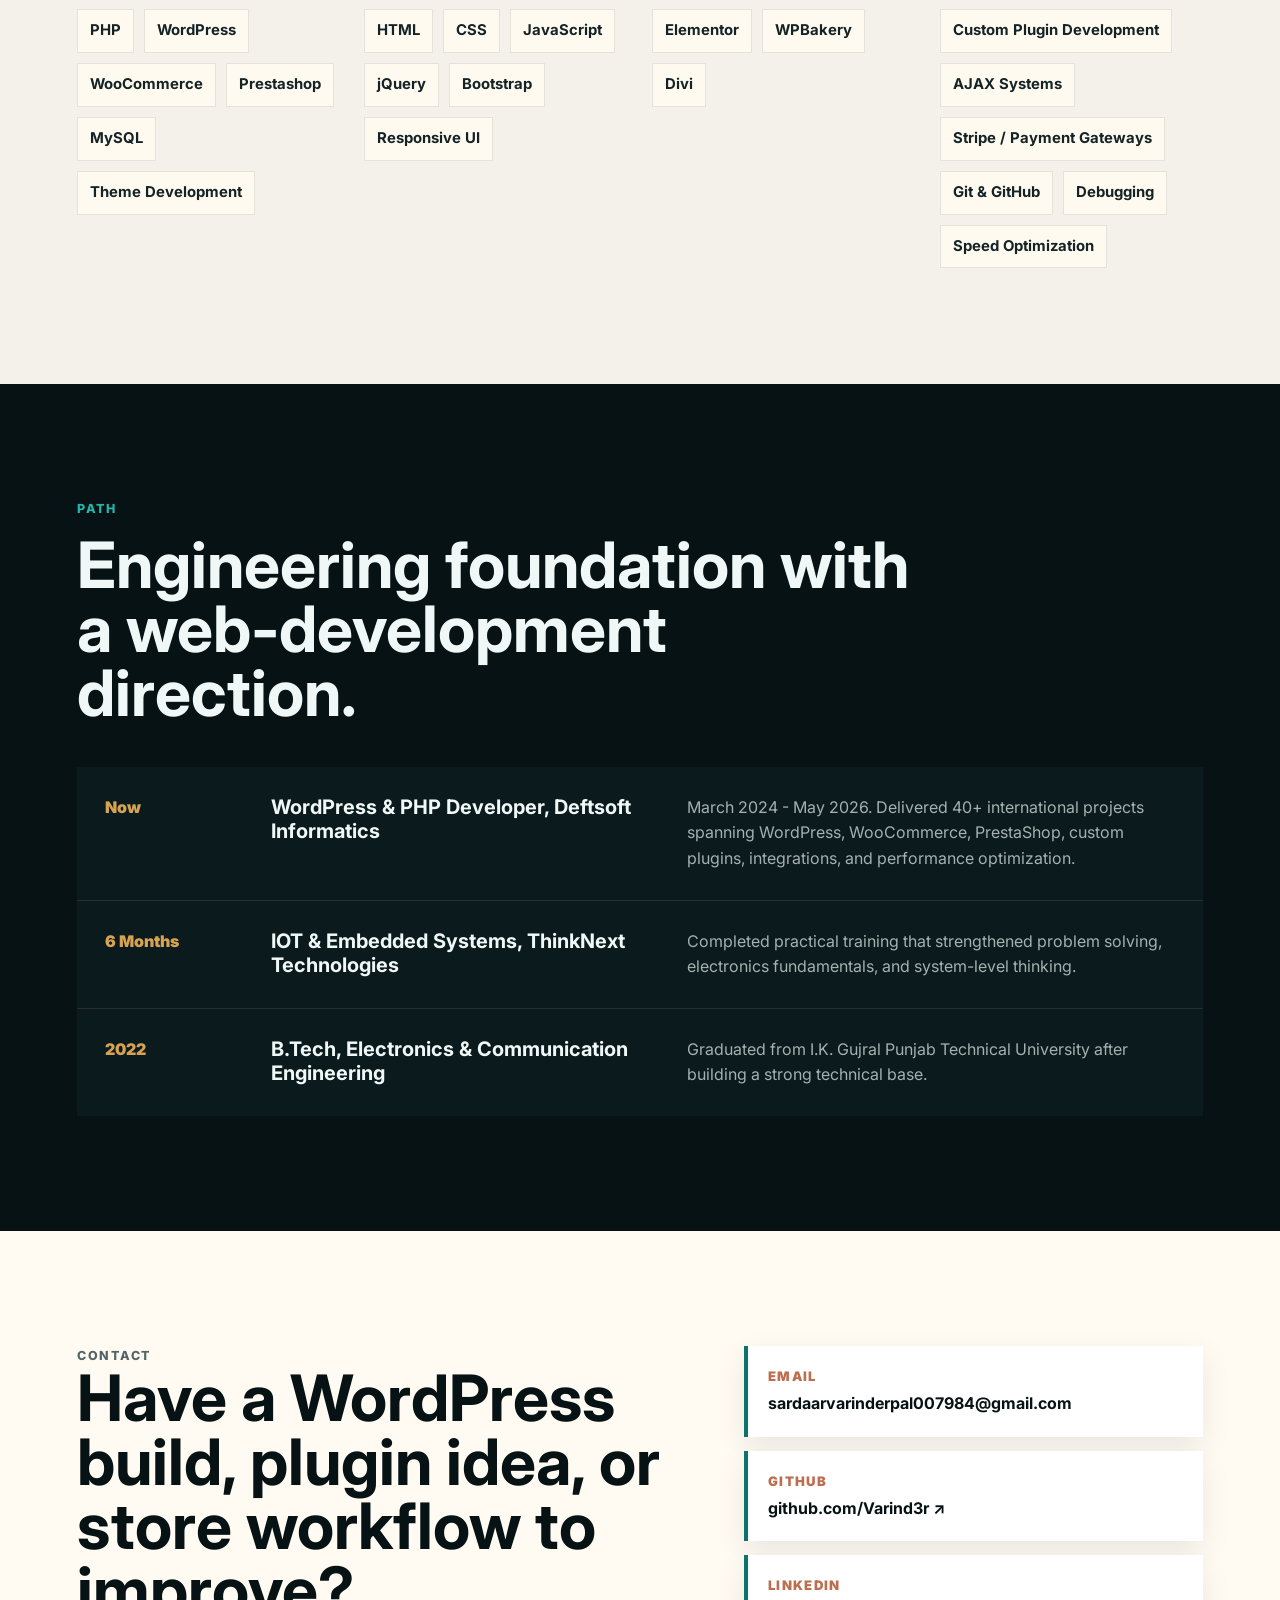
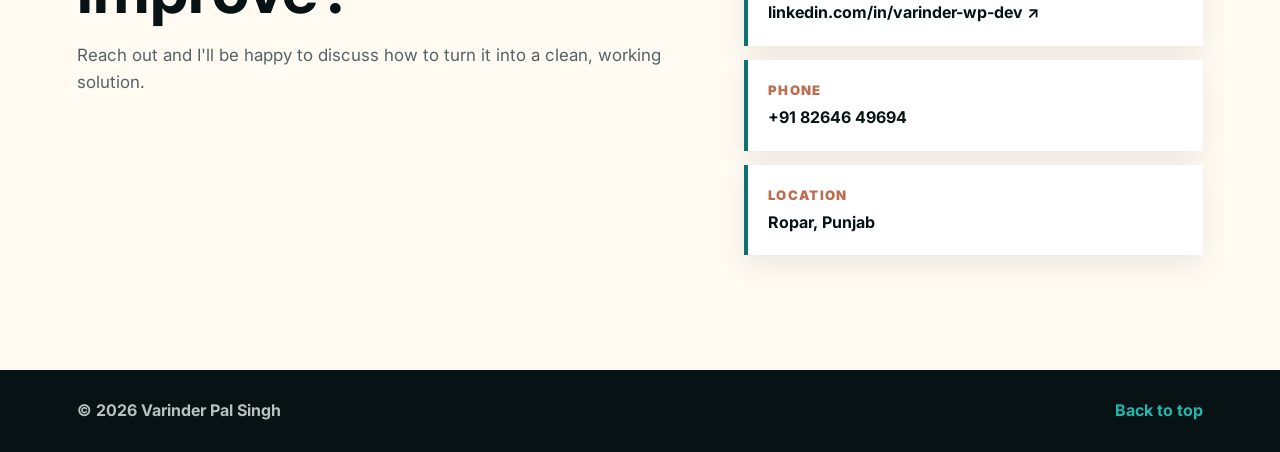
==== commit 2ab09bed: "Restore and upgrade portfolio Update the resume PDF, add WordPress security services, live GitHub re" ====
--- a/portfolio/index.html
+++ b/portfolio/index.html
@@ -1,352 +1,13 @@
-<!DOCTYPE html>
+<!doctype html>
 <html lang="en">
 <head>
-  <meta charset="UTF-8">
-  <meta name="viewport" content="width=device-width, initial-scale=1.0">
-  <meta name="description" content="Portfolio of Varinder Pal Singh, a PHP and WordPress developer focused on custom plugins, WooCommerce, speed optimization, and maintainable websites.">
-  <title>Varinder Pal Singh | PHP & WordPress Developer</title>
-  <link rel="preconnect" href="https://fonts.googleapis.com">
-  <link rel="preconnect" href="https://fonts.gstatic.com" crossorigin>
-  <link href="https://fonts.googleapis.com/css2?family=Inter:wght@400;500;600;700;800&display=swap" rel="stylesheet">
-  <link rel="stylesheet" href="styles.css">
+  <meta charset="utf-8">
+  <meta http-equiv="refresh" content="0; url=../">
+  <link rel="canonical" href="https://varind3r.github.io/">
+  <title>Redirecting to portfolio</title>
+  <script>window.location.replace("../");</script>
 </head>
 <body>
-  <header class="site-header" data-header>
-    <a class="brand" href="#home" aria-label="Varinder Pal Singh home">
-      <span class="brand-mark">VS</span>
-      <span>Varinder Pal Singh</span>
-    </a>
-    <button class="menu-toggle" type="button" aria-label="Open navigation" aria-expanded="false" data-menu-toggle>
-      <span></span>
-      <span></span>
-      <span></span>
-    </button>
-    <nav class="site-nav" data-nav>
-      <a href="#work">Work</a>
-      <a href="#skills">Skills</a>
-      <a href="#experience">Experience</a>
-      <a href="#contact">Contact</a>
-    </nav>
-  </header>
-
-  <main>
-    <section class="hero" id="home" aria-label="Introduction">
-      <div class="hero-media" role="img" aria-label="Modern developer workspace with code and ecommerce dashboards"></div>
-      <div class="hero-overlay"></div>
-      <div class="hero-content">
-        <p class="eyebrow">PHP & WordPress Developer</p>
-        <h1>Building fast, practical WordPress solutions for growing businesses.</h1>
-        <p class="hero-copy">I create custom WordPress plugins, WooCommerce workflows, and maintainable websites with PHP, MySQL, JavaScript, and a careful eye for performance.</p>
-        <div class="hero-actions">
-          <a class="button primary" href="#work">View Work</a>
-          <a class="button secondary" href="assets/varinder-pal-singh-resume.pdf" download>Download Resume</a>
-        </div>
-      </div>
-    </section>
-
-    <section class="summary-band" aria-label="Professional highlights">
-      <div class="summary-item">
-        <strong>Current Role</strong>
-        <span>Junior Software Engineer at Deftsoft</span>
-      </div>
-      <div class="summary-item">
-        <strong>Focus</strong>
-        <span>PHP, WordPress, WooCommerce, MySQL</span>
-      </div>
-      <div class="summary-item">
-        <strong>Education</strong>
-        <span>B.Tech ECE, I.K. Gujral PTU</span>
-      </div>
-    </section>
-
-    <section class="section work-section" id="work">
-      <div class="section-heading">
-        <p class="eyebrow">Work & Projects</p>
-        <h2>Experienced Projects</h2>
-        <p class="section-subtitle">Real-world solutions built for clients and production environments, ranging from custom plugin systems to bespoke themes.</p>
-      </div>
-
-      <div class="projects-grid">
-        <article class="project-card">
-          <div class="project-meta">
-            <span class="project-category">Custom WooCommerce Plugin</span>
-          </div>
-          <h3>WooCommerce Price Updater Plugin</h3>
-          <p class="project-desc">A custom plugin that helps store admins update product prices in bulk from Excel or CSV uploads. It uses chunked AJAX processing to handle larger product lists without freezing the browser or timing out.</p>
-          <div class="project-tags">
-            <span>PHP</span>
-            <span>WooCommerce</span>
-            <span>AJAX Systems</span>
-            <span>jQuery</span>
-            <span>MySQL</span>
-          </div>
-        </article>
-
-        <article class="project-card">
-          <div class="project-meta">
-            <span class="project-category">Custom WordPress Theme</span>
-            <a href="https://sikhyourmind.com" target="_blank" rel="noopener noreferrer" class="project-link">sikhyourmind.com ↗</a>
-          </div>
-          <h3>Personality Assessment & Quiz Platform</h3>
-          <p class="project-desc">Built a fully custom WordPress theme from scratch featuring a dynamic quiz engine, automated PDF report generation, and scoring algorithms.</p>
-          <div class="project-tags">
-            <span>PHP</span>
-            <span>Custom Theme</span>
-            <span>Quiz Engine</span>
-            <span>PDF Generation</span>
-            <span>MySQL</span>
-          </div>
-        </article>
-
-        <article class="project-card">
-          <div class="project-meta">
-            <span class="project-category">Custom WordPress Theme</span>
-            <a href="https://yourpropertysearch.co.uk" target="_blank" rel="noopener noreferrer" class="project-link">yourpropertysearch.co.uk ↗</a>
-          </div>
-          <h3>Property Search Platform</h3>
-          <p class="project-desc">Developed a custom WordPress theme from scratch for a UK-based property search platform with advanced listing functionality and responsive design.</p>
-          <div class="project-tags">
-            <span>PHP</span>
-            <span>Custom Theme</span>
-            <span>Listing System</span>
-            <span>Responsive UI</span>
-            <span>MySQL</span>
-          </div>
-        </article>
-
-        <article class="project-card">
-          <div class="project-meta">
-            <span class="project-category">Content-Based WordPress Site</span>
-            <a href="https://commenstate.ch" target="_blank" rel="noopener noreferrer" class="project-link">commenstate.ch ↗</a>
-          </div>
-          <h3>Corporate / Business Website</h3>
-          <p class="project-desc">Built a clean, content-driven WordPress website from scratch for a Swiss business client, focusing on multilingual-ready structure and performance.</p>
-          <div class="project-tags">
-            <span>PHP</span>
-            <span>WordPress</span>
-            <span>Multilingual</span>
-            <span>Speed Optimization</span>
-          </div>
-        </article>
-
-        <article class="project-card">
-          <div class="project-meta">
-            <span class="project-category">Content-Based WordPress Site</span>
-            <a href="https://thebootstrapgenius.com" target="_blank" rel="noopener noreferrer" class="project-link">thebootstrapgenius.com ↗</a>
-          </div>
-          <h3>Bootstrap Genius</h3>
-          <p class="project-desc">Developed a content-focused WordPress site from scratch with clean layout, optimized page structure, and fast load performance.</p>
-          <div class="project-tags">
-            <span>PHP</span>
-            <span>WordPress</span>
-            <span>Bootstrap</span>
-            <span>Speed Optimization</span>
-          </div>
-        </article>
-
-        <article class="project-card">
-          <div class="project-meta">
-            <span class="project-category">Content-Based WordPress Site</span>
-            <a href="https://rayonnante-app.com" target="_blank" rel="noopener noreferrer" class="project-link">rayonnante-app.com ↗</a>
-          </div>
-          <h3>Rayonnante App</h3>
-          <p class="project-desc">Designed and built a WordPress website from scratch for a French-market client, focusing on content presentation and responsive layout.</p>
-          <div class="project-tags">
-            <span>PHP</span>
-            <span>WordPress</span>
-            <span>Localization</span>
-            <span>Responsive UI</span>
-          </div>
-        </article>
-
-        <article class="project-card">
-          <div class="project-meta">
-            <span class="project-category">Elementor Customization</span>
-            <a href="https://waltonbathrooms.co.uk" target="_blank" rel="noopener noreferrer" class="project-link">waltonbathrooms.co.uk ↗</a>
-          </div>
-          <h3>Walton Bathrooms</h3>
-          <p class="project-desc">Handled ongoing client tasks including Elementor-based customizations, content updates, and functionality improvements on an existing WordPress site.</p>
-          <div class="project-tags">
-            <span>WordPress</span>
-            <span>Elementor</span>
-            <span>Customization</span>
-            <span>Maintenance</span>
-          </div>
-        </article>
-
-        <article class="project-card">
-          <div class="project-meta">
-            <span class="project-category">Maintenance & Customization</span>
-            <a href="https://coolcontacts.co.uk" target="_blank" rel="noopener noreferrer" class="project-link">coolcontacts.co.uk ↗</a>
-          </div>
-          <h3>Cool Contacts</h3>
-          <p class="project-desc">Performed client-requested customizations, UI adjustments, and maintenance tasks on an existing WordPress site.</p>
-          <div class="project-tags">
-            <span>WordPress</span>
-            <span>UI Customization</span>
-            <span>CSS</span>
-            <span>Maintenance</span>
-          </div>
-        </article>
-
-        <article class="project-card">
-          <div class="project-meta">
-            <span class="project-category">Custom WordPress Plugin</span>
-          </div>
-          <h3>Stripe Payment Plugin</h3>
-          <p class="project-desc">Developed a secure multi-step payment system with form validation and Stripe transaction handling.</p>
-          <div class="project-tags">
-            <span>PHP</span>
-            <span>WordPress Plugins</span>
-            <span>Stripe API</span>
-            <span>Payment Gateways</span>
-            <span>Form Validation</span>
-          </div>
-        </article>
-
-        <article class="project-card">
-          <div class="project-meta">
-            <span class="project-category">WooCommerce Enhancement</span>
-          </div>
-          <h3>AJAX Search System</h3>
-          <p class="project-desc">Implemented real-time WooCommerce product search using AJAX, improving user navigation speed significantly.</p>
-          <div class="project-tags">
-            <span>PHP</span>
-            <span>WooCommerce</span>
-            <span>AJAX Systems</span>
-            <span>jQuery</span>
-            <span>Search Optimization</span>
-          </div>
-        </article>
-      </div>
-    </section>
-
-    <section class="section services-section">
-      <div class="section-heading">
-        <p class="eyebrow">What I Build</p>
-        <h2>Reliable WordPress work, from backend logic to site polish.</h2>
-      </div>
-      <div class="service-grid">
-        <article class="service-card">
-          <span class="service-number">01</span>
-          <h3>Plugin Development</h3>
-          <p>Custom PHP plugins that solve specific admin, data, product, or workflow problems.</p>
-        </article>
-        <article class="service-card">
-          <span class="service-number">02</span>
-          <h3>WooCommerce Customization</h3>
-          <p>Store features, product workflows, and ecommerce improvements built around real operations.</p>
-        </article>
-        <article class="service-card">
-          <span class="service-number">03</span>
-          <h3>Performance & Maintenance</h3>
-          <p>Speed optimization, bug fixes, upkeep, and practical improvements for live websites.</p>
-        </article>
-      </div>
-    </section>
-
-    <section class="section skills-section" id="skills">
-      <div class="section-heading">
-        <p class="eyebrow">Technical Toolkit</p>
-        <h2>Hands-on with the stack behind modern WordPress sites.</h2>
-      </div>
-      <div class="skills-layout">
-        <div class="skill-column">
-          <h3>Backend & CMS</h3>
-          <div class="skill-tags">
-            <span>PHP</span>
-            <span>WordPress</span>
-            <span>WooCommerce</span>
-            <span>Prestashop</span>
-            <span>MySQL</span>
-            <span>Theme Development</span>
-          </div>
-        </div>
-        <div class="skill-column">
-          <h3>Frontend</h3>
-          <div class="skill-tags">
-            <span>HTML</span>
-            <span>CSS</span>
-            <span>JavaScript</span>
-            <span>jQuery</span>
-            <span>Bootstrap</span>
-            <span>Responsive UI</span>
-          </div>
-        </div>
-        <div class="skill-column">
-          <h3>Page Builders</h3>
-          <div class="skill-tags">
-            <span>Elementor</span>
-            <span>WPBakery</span>
-            <span>Divi</span>
-          </div>
-        </div>
-        <div class="skill-column">
-          <h3>Specialties & Tools</h3>
-          <div class="skill-tags">
-            <span>Custom Plugin Development</span>
-            <span>AJAX Systems</span>
-            <span>Stripe / Payment Gateways</span>
-            <span>Git & GitHub</span>
-            <span>Debugging</span>
-            <span>Speed Optimization</span>
-          </div>
-        </div>
-      </div>
-    </section>
-
-    <section class="section experience-section" id="experience">
-      <div class="section-heading">
-        <p class="eyebrow">Path</p>
-        <h2>Engineering foundation with a web-development direction.</h2>
-      </div>
-      <div class="timeline">
-        <article class="timeline-item">
-          <span>Now</span>
-          <h3>Junior Software Engineer, Deftsoft</h3>
-          <p>Working with PHP and WordPress to build, customize, optimize, and maintain web solutions.</p>
-        </article>
-        <article class="timeline-item">
-          <span>6 Months</span>
-          <h3>IOT & Embedded Systems, ThinkNext Technologies</h3>
-          <p>Completed practical training that strengthened problem solving, electronics fundamentals, and system-level thinking.</p>
-        </article>
-        <article class="timeline-item">
-          <span>2022</span>
-          <h3>B.Tech, Electronics & Communication Engineering</h3>
-          <p>Graduated from I.K. Gujral Punjab Technical University after building a strong technical base.</p>
-        </article>
-      </div>
-    </section>
-
-    <section class="contact-section" id="contact">
-      <div class="contact-content">
-        <p class="eyebrow">Contact</p>
-        <h2>Have a WordPress build, plugin idea, or store workflow to improve?</h2>
-        <p>Reach out and I'll be happy to discuss how to turn it into a clean, working solution.</p>
-      </div>
-      <div class="contact-actions" aria-label="Contact options">
-        <a class="contact-link" href="mailto:sardaarvarinderpal007984@gmail.com">
-          <span>Email</span>
-          <strong>sardaarvarinderpal007984@gmail.com</strong>
-        </a>
-        <a class="contact-link" href="tel:+918264649694">
-          <span>Phone</span>
-          <strong>+91 82646 49694</strong>
-        </a>
-        <div class="contact-link">
-          <span>Location</span>
-          <strong>Ropar, Punjab</strong>
-        </div>
-      </div>
-    </section>
-  </main>
-
-  <footer class="site-footer">
-    <span>&copy; <span data-year></span> Varinder Pal Singh</span>
-    <a href="#home">Back to top</a>
-  </footer>
-
-  <script src="script.js"></script>
+  <p>Redirecting to <a href="../">the main portfolio</a>.</p>
 </body>
 </html>
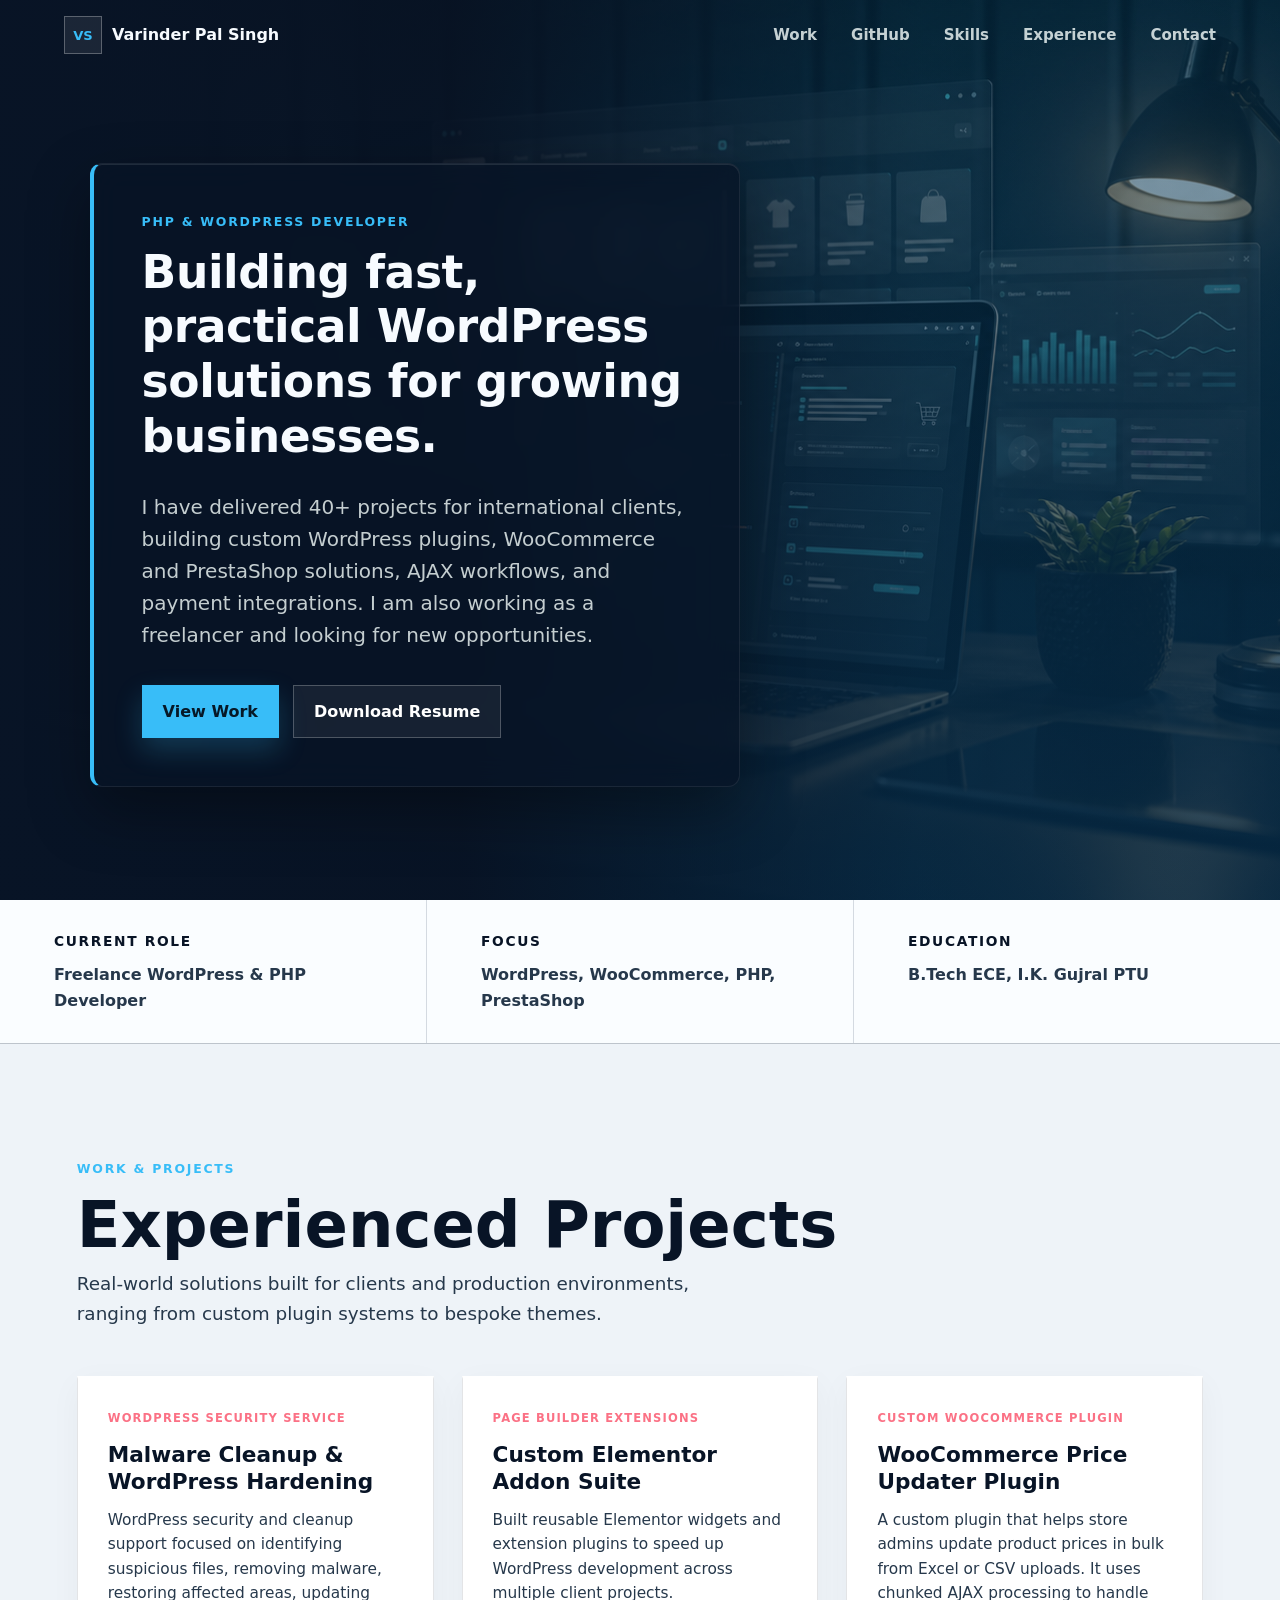
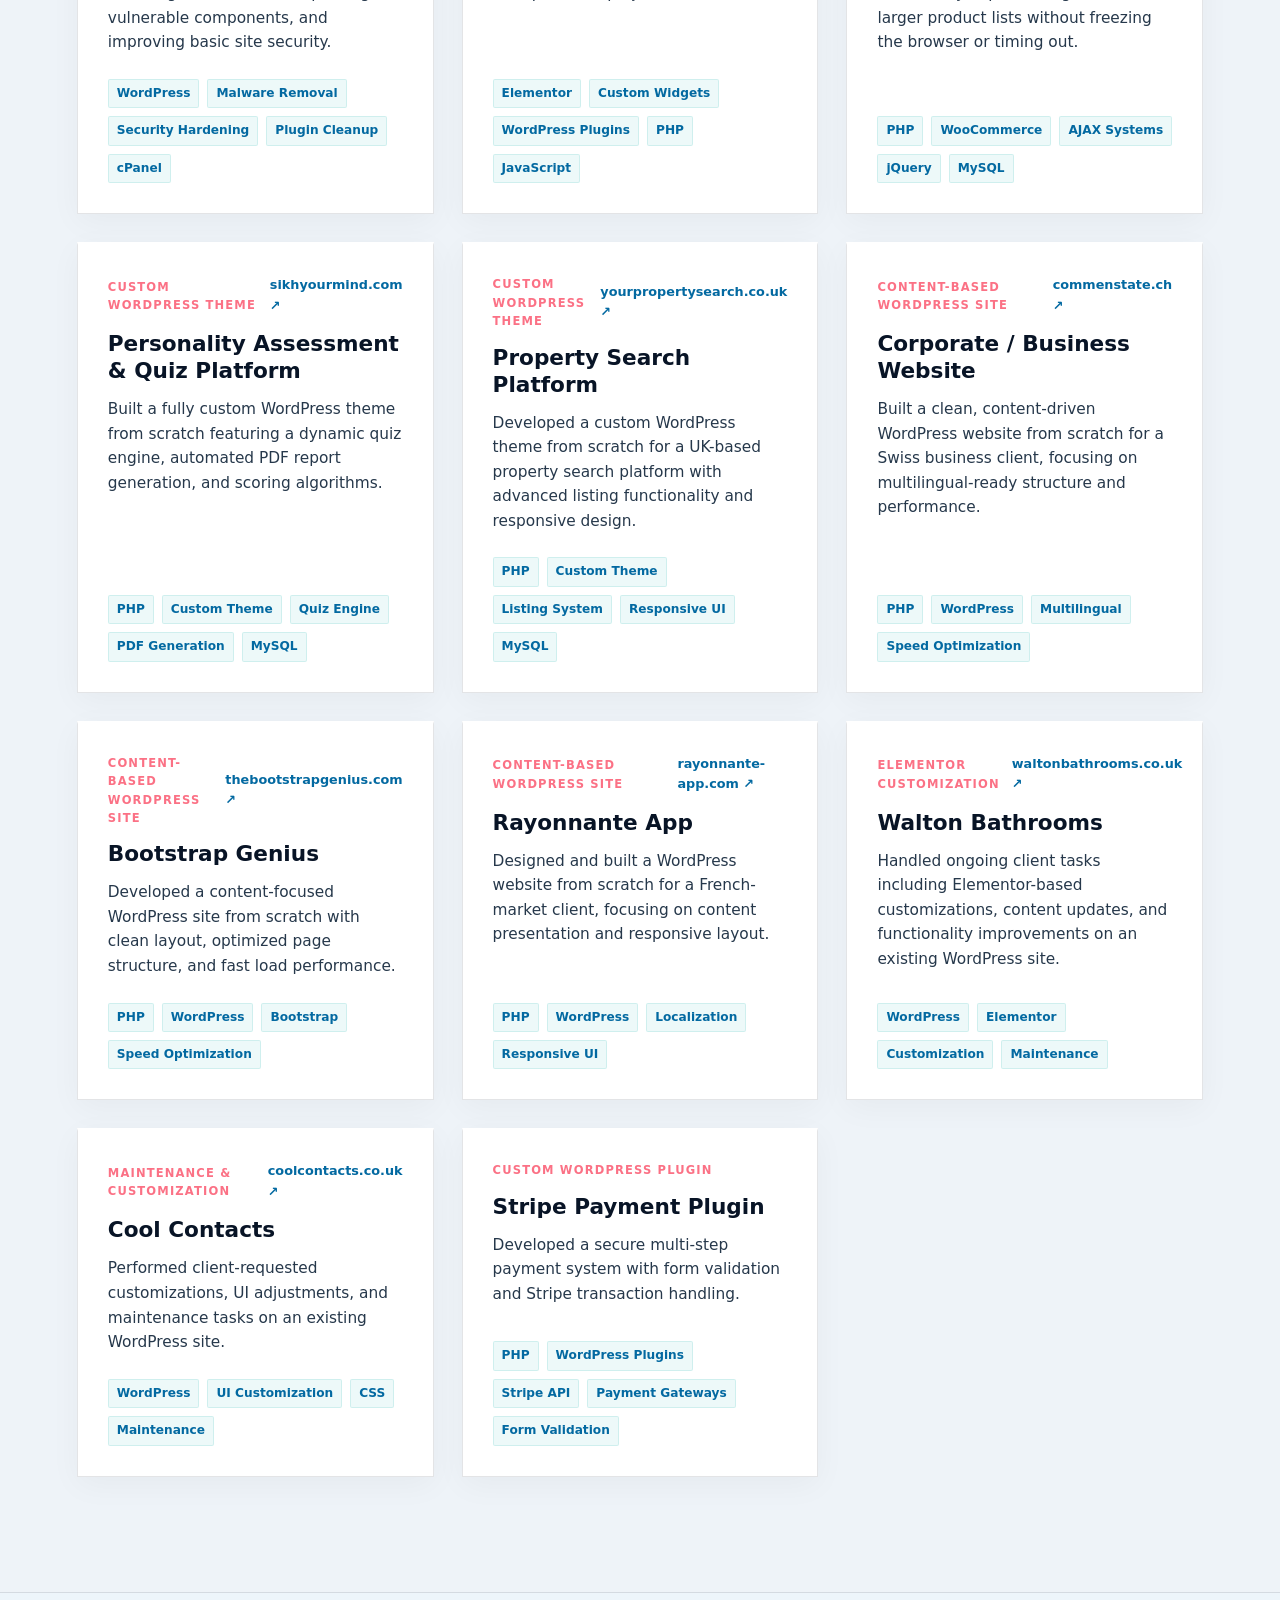
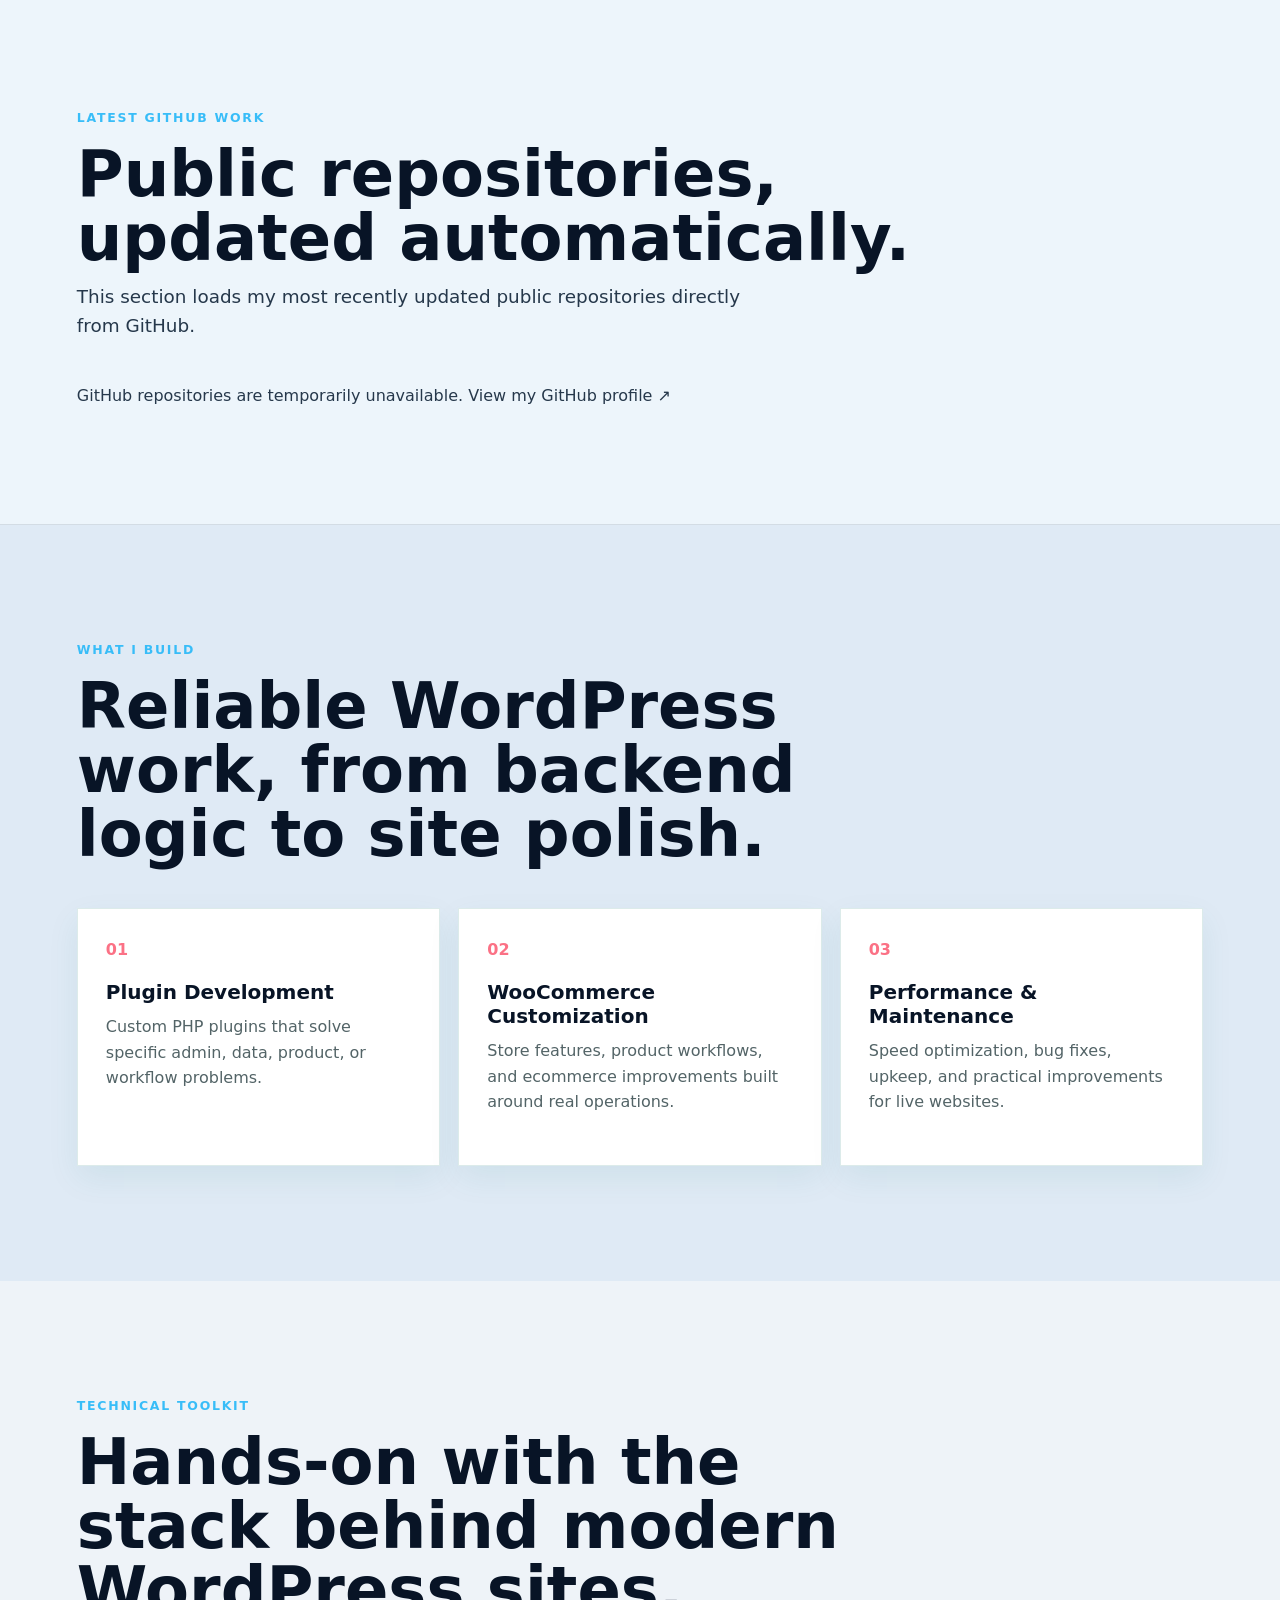
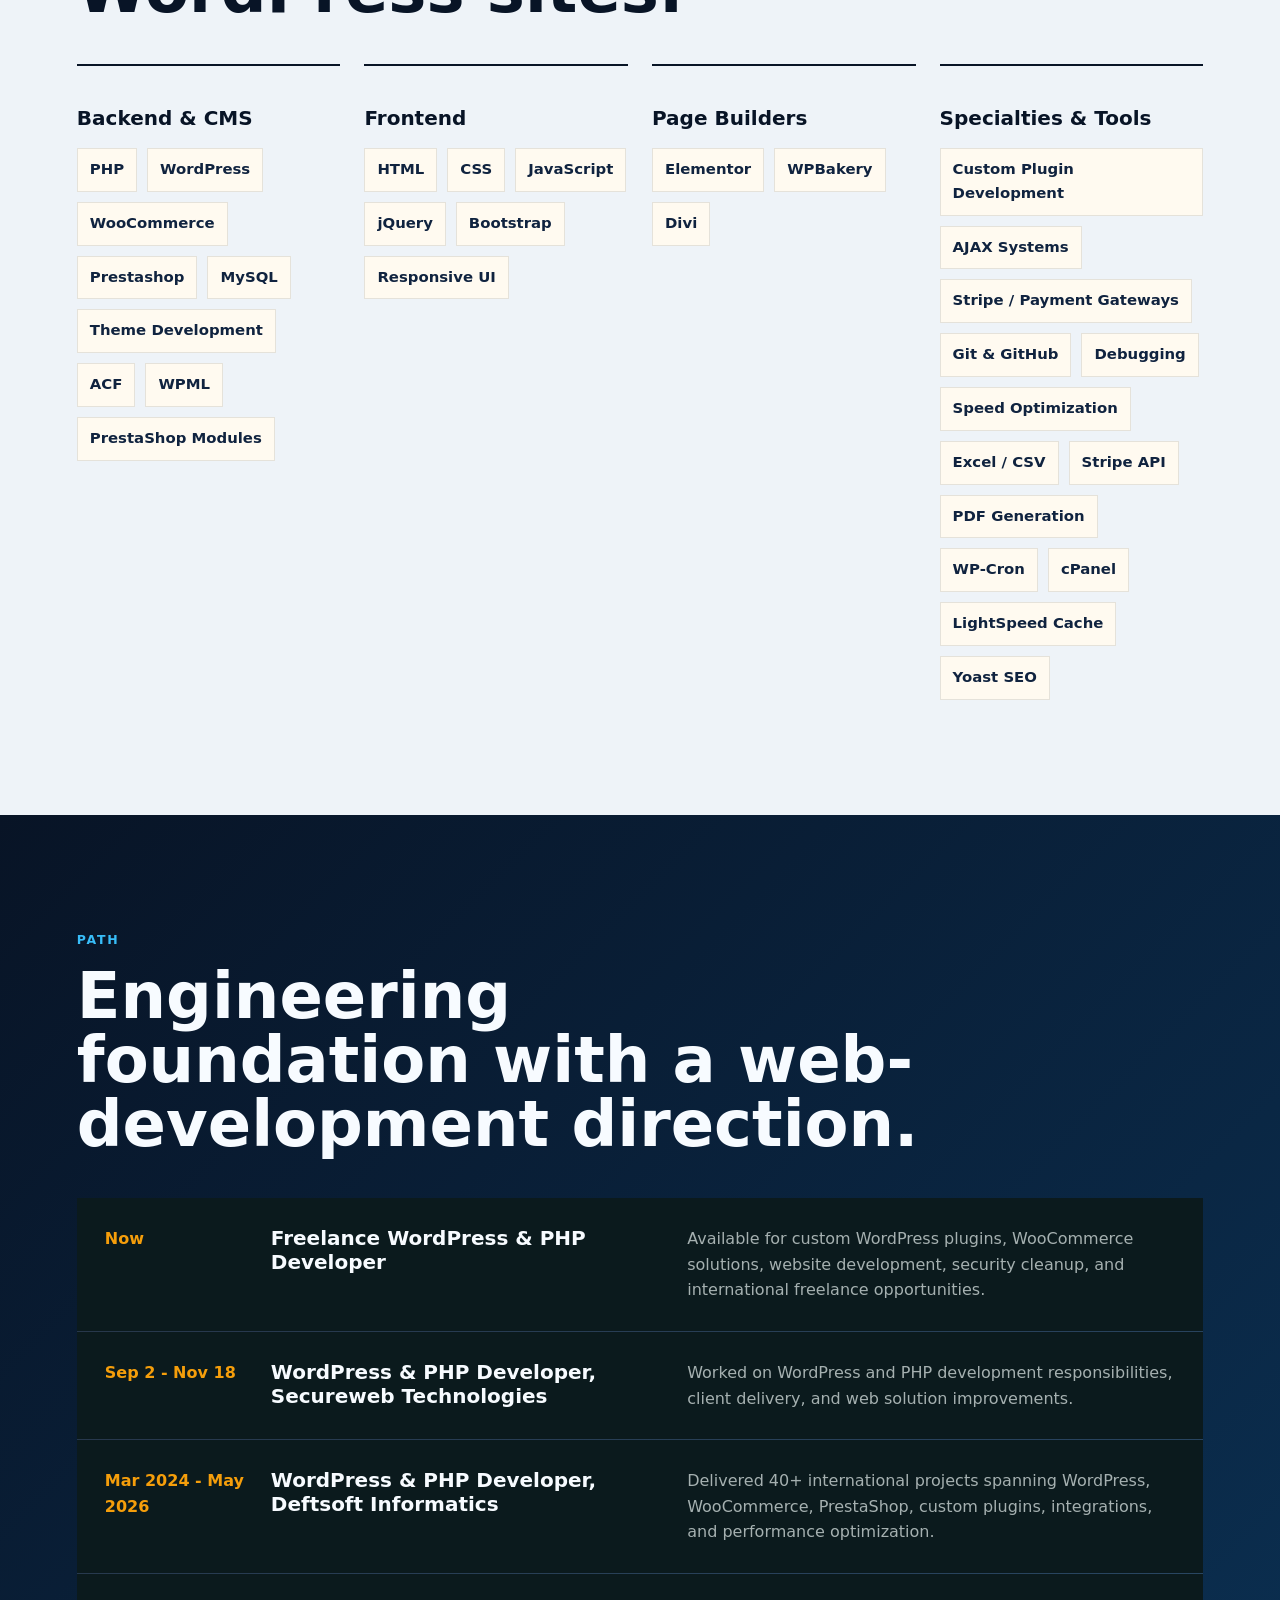
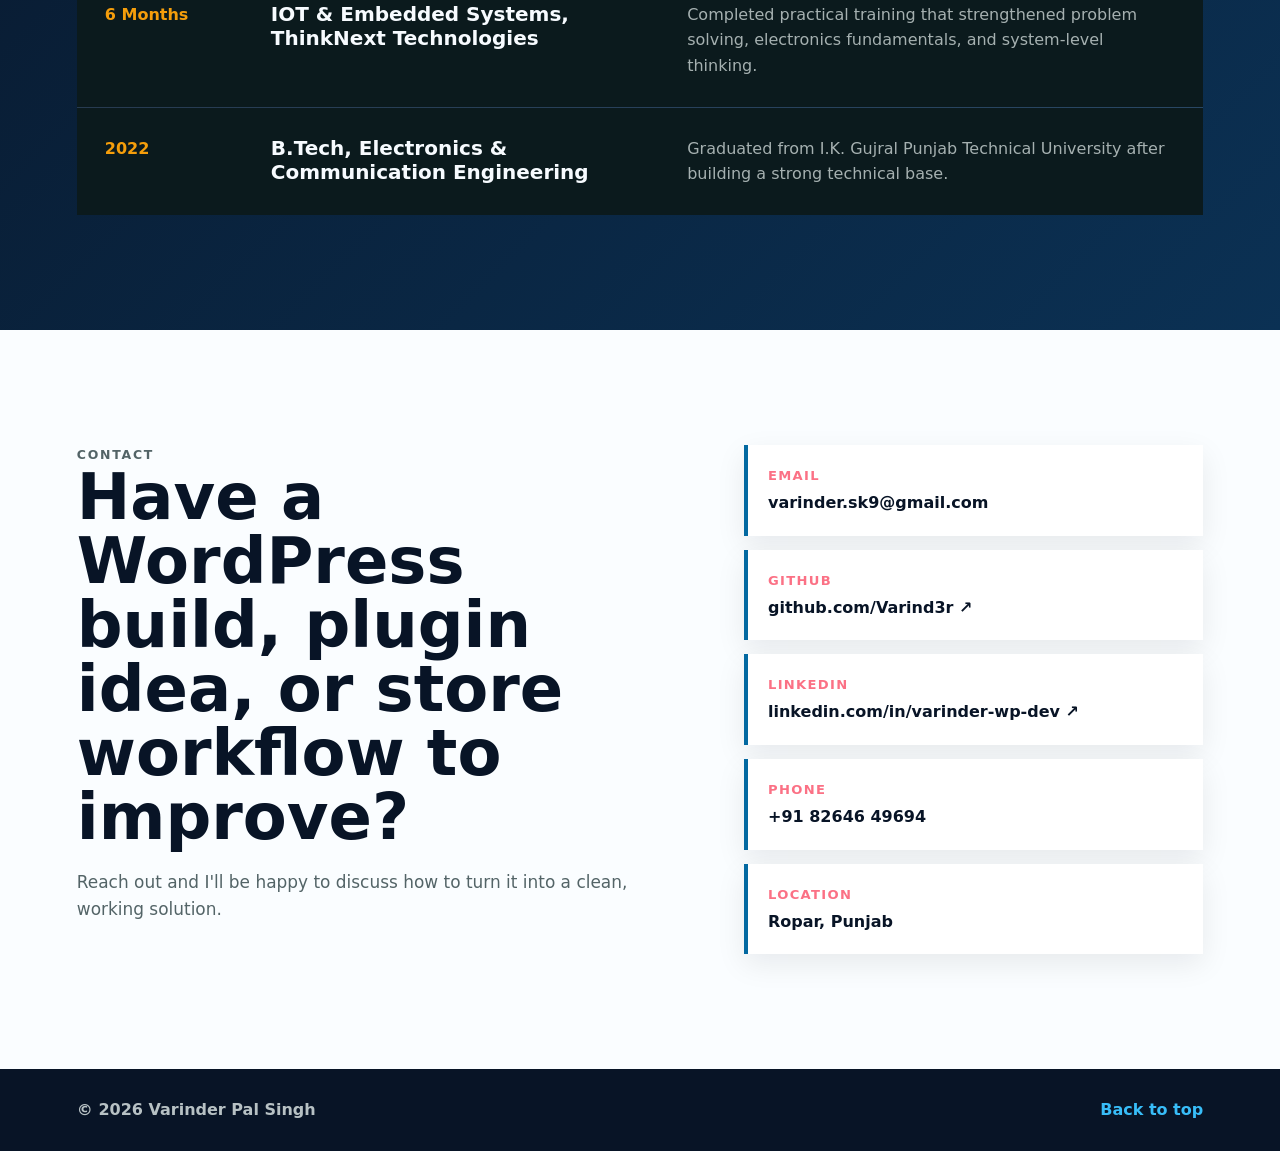
==== commit 1658aa85: "Apply premium styling and portfolio redirect Update the profile with a dark-blue and teal theme, scr" ====
--- a/portfolio/index.html
+++ b/portfolio/index.html
@@ -2,12 +2,12 @@
 <html lang="en">
 <head>
   <meta charset="utf-8">
-  <meta http-equiv="refresh" content="0; url=../">
+  <meta http-equiv="refresh" content="0; url=https://varind3r.github.io/">
   <link rel="canonical" href="https://varind3r.github.io/">
   <title>Redirecting to portfolio</title>
-  <script>window.location.replace("../");</script>
+  <script>window.location.replace("https://varind3r.github.io/");</script>
 </head>
 <body>
-  <p>Redirecting to <a href="../">the main portfolio</a>.</p>
+  <p>Redirecting to <a href="https://varind3r.github.io/">the main portfolio</a>.</p>
 </body>
 </html>
